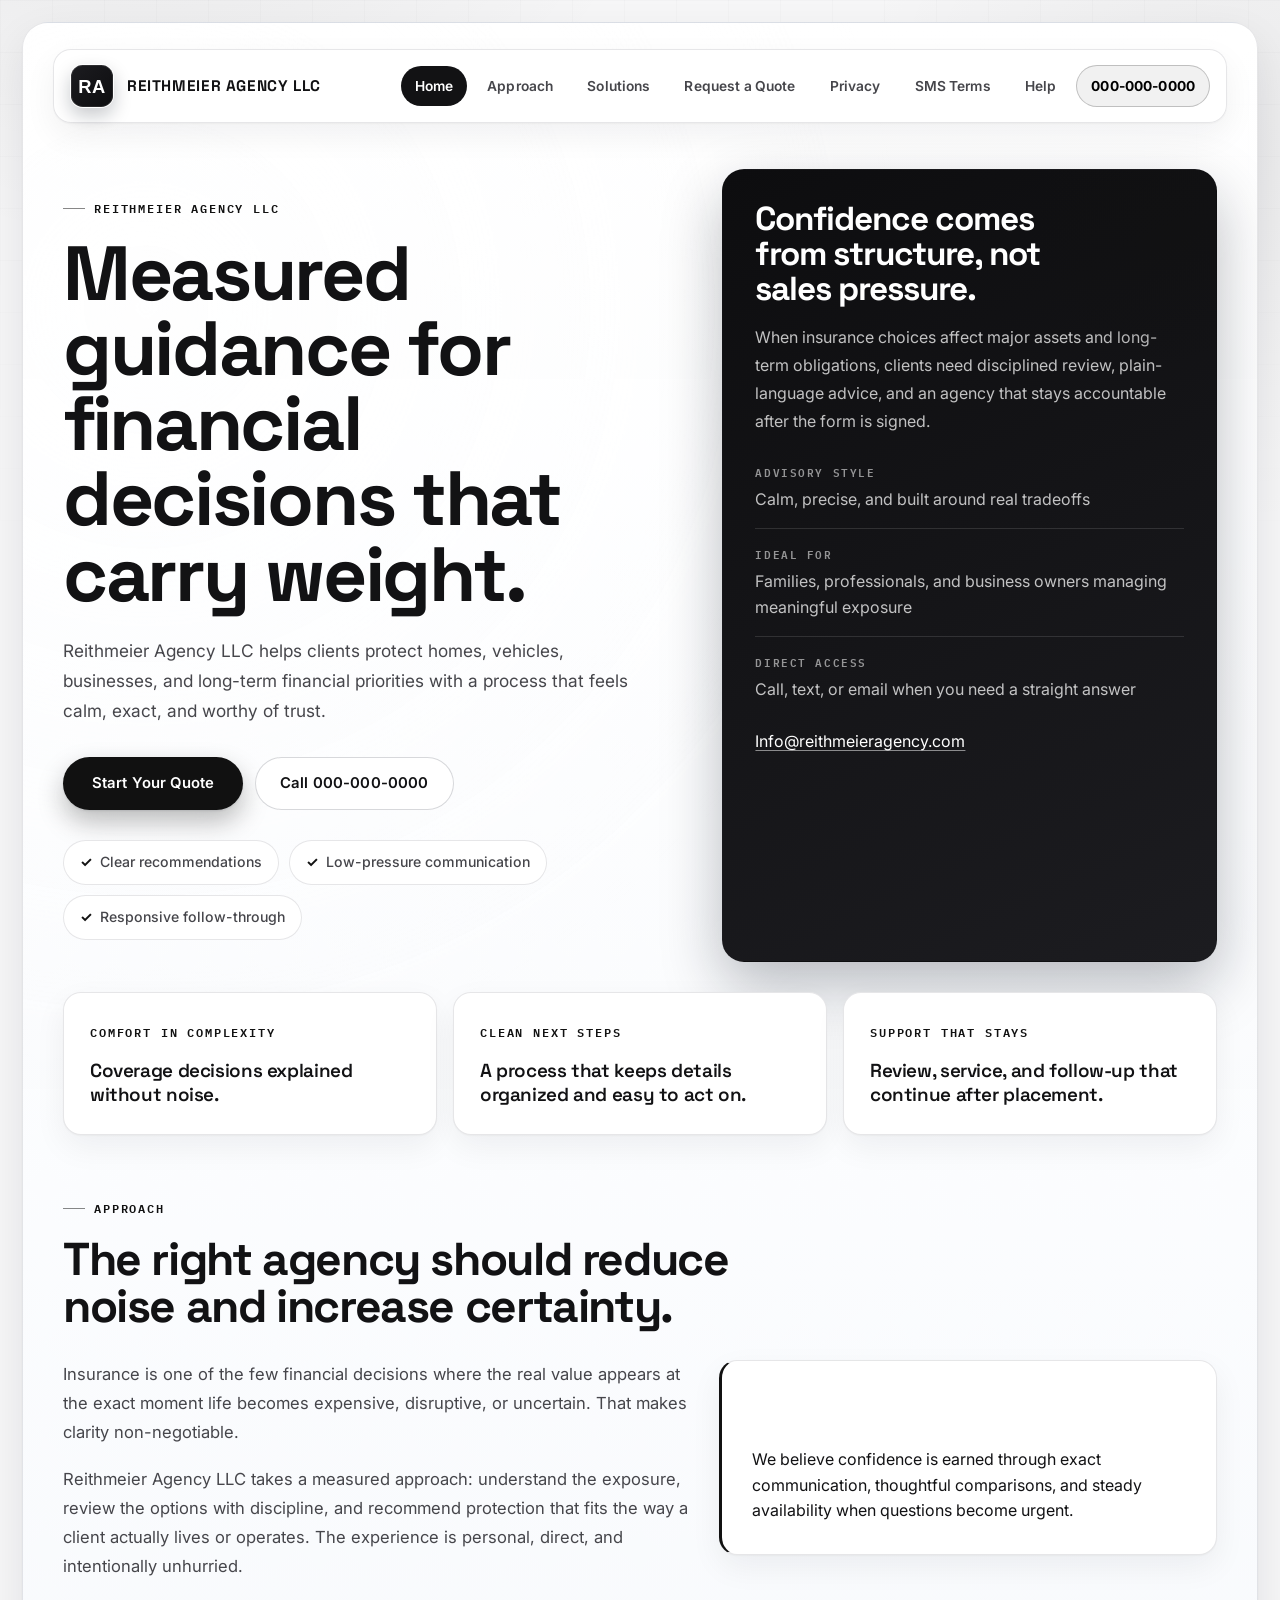
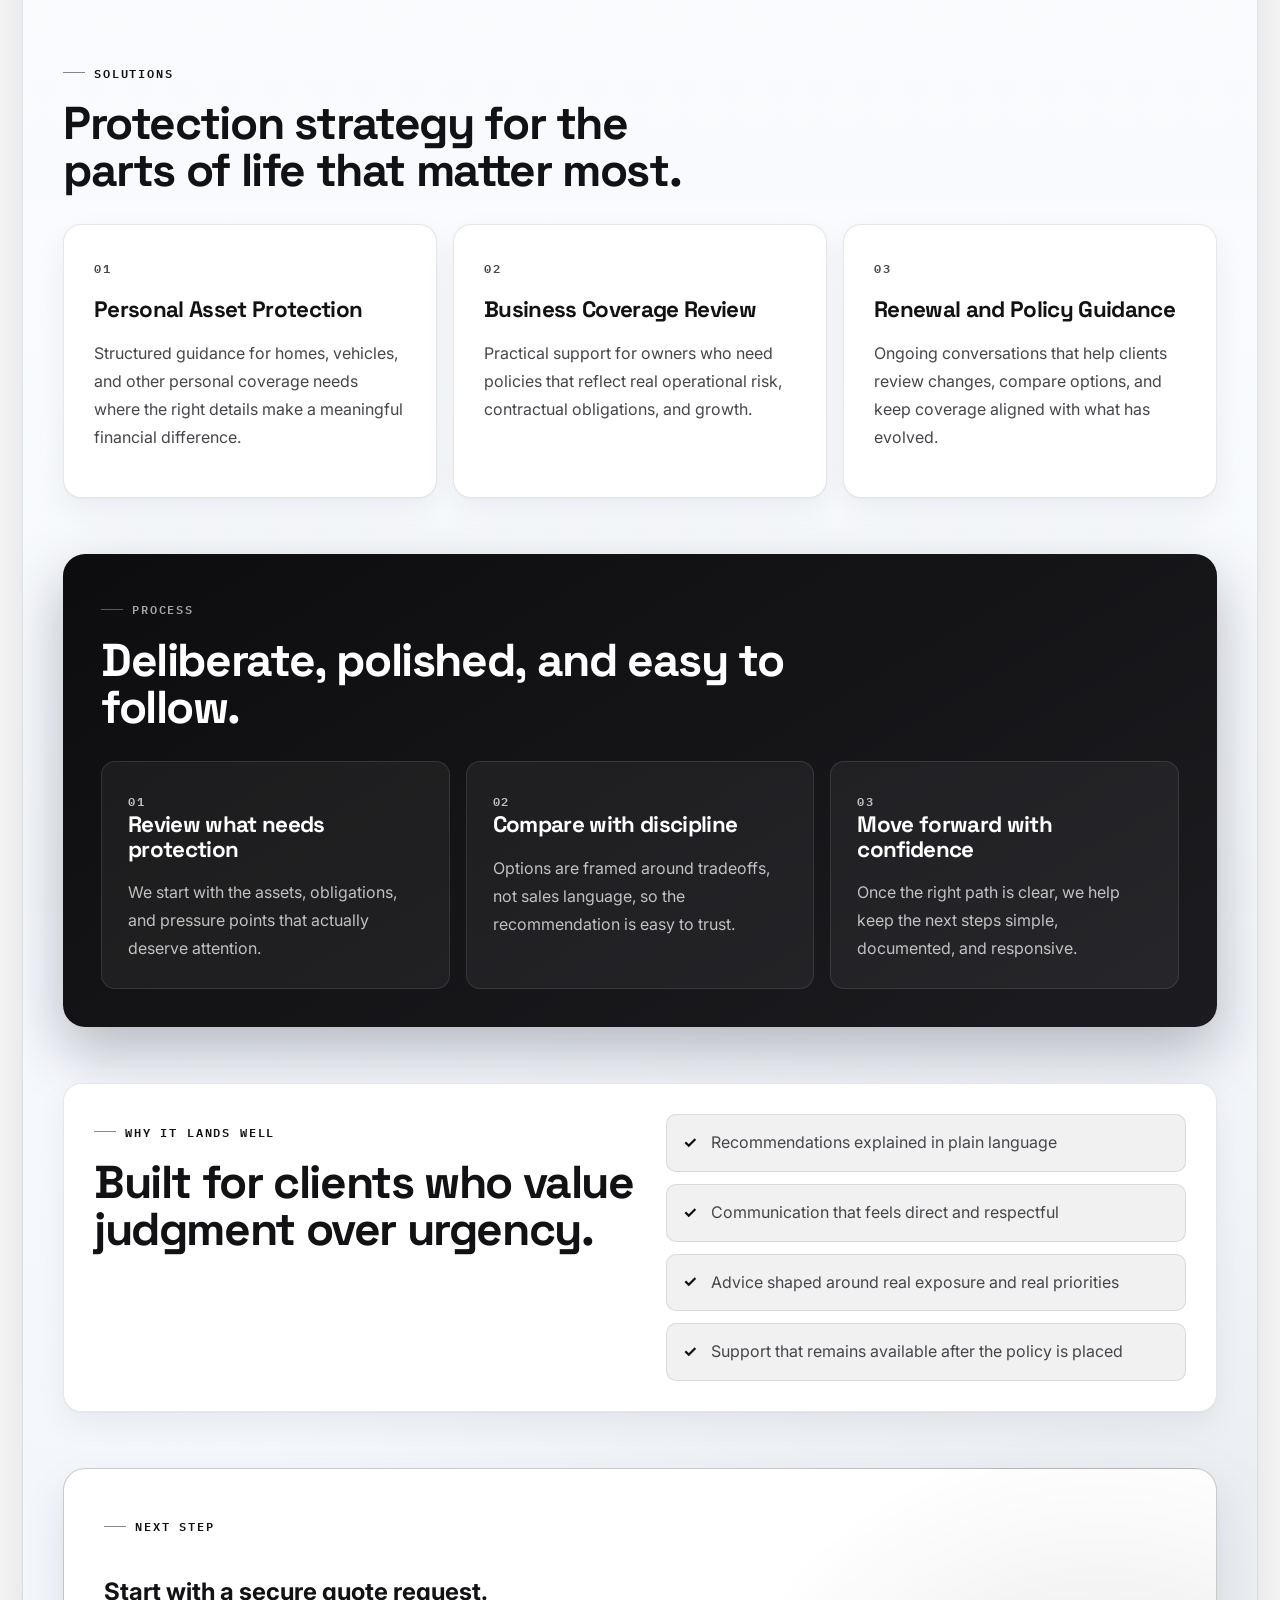
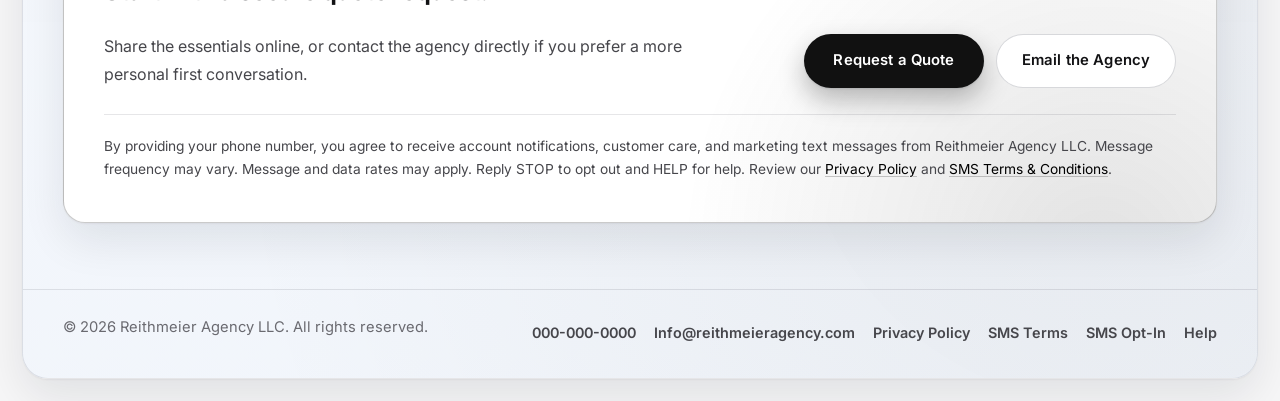
==== index.html @ 0e50ffd1 "Reithmeier Agency LLC site (black & white TCPA/SMS compliance site) Mirrors the Tim Wall agency site" ====
<!DOCTYPE html>
<html lang="en">
<head>
  <meta charset="UTF-8" />
  <meta name="viewport" content="width=device-width, initial-scale=1.0" />
  <title>Reithmeier Agency LLC | Refined Insurance Guidance</title>
  <meta
    name="description"
    content="Reithmeier Agency LLC delivers clear, high-trust insurance guidance for major personal and business decisions."
  />
  <link rel="icon" type="image/svg+xml" href="favicon.svg" />
  <link rel="stylesheet" href="styles.css" />
</head>
<body>
  <a class="skip-link" href="#main">Skip to content</a>
  <div class="page-shell">
    <div class="page-frame">
      <header class="site-nav">
        <div class="nav-inner">
          <a class="brand" href="index.html" aria-label="Reithmeier Agency LLC home">
            <span class="brand-mark"><img src="logo.svg" alt="" width="44" height="44" /></span>
            <span class="brand-copy">
              <strong>Reithmeier Agency LLC</strong>
            </span>
          </a>

          <nav class="nav-links" aria-label="Main navigation">
            <a class="active" href="index.html">Home</a>
            <a href="#approach">Approach</a>
            <a href="#solutions">Solutions</a>
            <a href="quote.html">Request a Quote</a>
            <a href="privacy-policy.html">Privacy</a>
            <a href="sms-terms.html">SMS Terms</a>
            <a href="help.html">Help</a>
            <a class="nav-phone" href="tel:+10000000000">000-000-0000</a>
          </nav>
        </div>
      </header>

      <main id="main">
        <section class="hero">
          <div class="hero-copy">
            <p class="eyebrow">Reithmeier Agency LLC</p>
            <h1>Measured guidance for financial decisions that carry weight.</h1>
            <p class="hero-lead">
              Reithmeier Agency LLC helps clients protect homes, vehicles, businesses, and long-term financial priorities with a process
              that feels calm, exact, and worthy of trust.
            </p>

            <div class="hero-actions">
              <a class="button-primary" href="quote.html">Start Your Quote</a>
              <a class="button-secondary" href="tel:+10000000000">Call 000-000-0000</a>
            </div>

            <ul class="hero-points" aria-label="Agency values">
              <li>Clear recommendations</li>
              <li>Low-pressure communication</li>
              <li>Responsive follow-through</li>
            </ul>
          </div>

          <aside class="hero-card" aria-label="Why clients choose Reithmeier Agency LLC">
            <h2>Confidence comes from structure, not sales pressure.</h2>
            <p>
              When insurance choices affect major assets and long-term obligations, clients need disciplined review, plain-language advice,
              and an agency that stays accountable after the form is signed.
            </p>

            <ul class="detail-list">
              <li>
                <span>Advisory style</span>
                Calm, precise, and built around real tradeoffs
              </li>
              <li>
                <span>Ideal for</span>
                Families, professionals, and business owners managing meaningful exposure
              </li>
              <li>
                <span>Direct access</span>
                Call, text, or email when you need a straight answer
              </li>
            </ul>

            <div class="card-contact">
              <a href="mailto:Info@reithmeieragency.com">Info@reithmeieragency.com</a>
            </div>
          </aside>
        </section>

        <section class="confidence-strip" aria-label="Trust signals">
          <div class="confidence-grid">
            <article class="confidence-item">
              <p class="confidence-label">Comfort in complexity</p>
              <h3>Coverage decisions explained without noise.</h3>
            </article>
            <article class="confidence-item">
              <p class="confidence-label">Clean next steps</p>
              <h3>A process that keeps details organized and easy to act on.</h3>
            </article>
            <article class="confidence-item">
              <p class="confidence-label">Support that stays</p>
              <h3>Review, service, and follow-up that continue after placement.</h3>
            </article>
          </div>
        </section>

        <section id="approach" class="section-shell">
          <div class="section-heading">
            <p class="eyebrow">Approach</p>
            <h2>The right agency should reduce noise and increase certainty.</h2>
          </div>

          <div class="split-layout">
            <div class="body-copy">
              <p>
                Insurance is one of the few financial decisions where the real value appears at the exact moment life becomes expensive,
                disruptive, or uncertain. That makes clarity non-negotiable.
              </p>
              <p>
                Reithmeier Agency LLC takes a measured approach: understand the exposure, review the options with discipline,
                and recommend protection that fits the way a client actually lives or operates. The experience is personal, direct, and
                intentionally unhurried.
              </p>
            </div>

            <aside class="statement-card">
              <p class="card-kicker">Agency standard</p>
              <p>
                We believe confidence is earned through exact communication, thoughtful comparisons, and steady availability when questions
                become urgent.
              </p>
            </aside>
          </div>
        </section>

        <section id="solutions" class="section-shell">
          <div class="section-heading section-heading-tight">
            <p class="eyebrow">Solutions</p>
            <h2>Protection strategy for the parts of life that matter most.</h2>
          </div>

          <div class="services-grid">
            <article class="service-card">
              <p class="service-index">01</p>
              <h3>Personal Asset Protection</h3>
              <p>
                Structured guidance for homes, vehicles, and other personal coverage needs where the right details make a meaningful
                financial difference.
              </p>
            </article>

            <article class="service-card">
              <p class="service-index">02</p>
              <h3>Business Coverage Review</h3>
              <p>
                Practical support for owners who need policies that reflect real operational risk, contractual obligations, and growth.
              </p>
            </article>

            <article class="service-card">
              <p class="service-index">03</p>
              <h3>Renewal and Policy Guidance</h3>
              <p>
                Ongoing conversations that help clients review changes, compare options, and keep coverage aligned with what has evolved.
              </p>
            </article>
          </div>
        </section>

        <section class="process-section" aria-label="Agency process">
          <div class="process-wrap">
            <div class="section-heading section-heading-on-dark">
              <p class="eyebrow eyebrow-dark">Process</p>
              <h2>Deliberate, polished, and easy to follow.</h2>
            </div>

            <div class="process-grid">
              <article class="process-step">
                <p class="step-number">01</p>
                <h3>Review what needs protection</h3>
                <p>We start with the assets, obligations, and pressure points that actually deserve attention.</p>
              </article>

              <article class="process-step">
                <p class="step-number">02</p>
                <h3>Compare with discipline</h3>
                <p>Options are framed around tradeoffs, not sales language, so the recommendation is easy to trust.</p>
              </article>

              <article class="process-step">
                <p class="step-number">03</p>
                <h3>Move forward with confidence</h3>
                <p>Once the right path is clear, we help keep the next steps simple, documented, and responsive.</p>
              </article>
            </div>
          </div>
        </section>

        <section class="section-shell">
          <div class="signature-panel">
            <div>
              <p class="eyebrow">Why it lands well</p>
              <h2>Built for clients who value judgment over urgency.</h2>
            </div>

            <div class="signature-list" aria-label="Client experience highlights">
              <p>Recommendations explained in plain language</p>
              <p>Communication that feels direct and respectful</p>
              <p>Advice shaped around real exposure and real priorities</p>
              <p>Support that remains available after the policy is placed</p>
            </div>
          </div>
        </section>

        <section class="cta-section">
          <div class="cta-panel">
            <div>
              <p class="eyebrow">Next step</p>
              <h2>Start with a secure quote request.</h2>
              <p class="cta-copy">
                Share the essentials online, or contact the agency directly if you prefer a more personal first conversation.
              </p>
            </div>

            <div class="hero-actions cta-actions">
              <a class="button-primary" href="quote.html">Request a Quote</a>
              <a class="button-secondary" href="mailto:Info@reithmeieragency.com">Email the Agency</a>
            </div>

            <p class="cta-note">
              By providing your phone number, you agree to receive account notifications, customer care, and marketing text messages from
              Reithmeier Agency LLC. Message frequency may vary. Message and data rates may apply.
              Reply STOP to opt out and HELP for help. Review our <a href="privacy-policy.html">Privacy Policy</a> and
              <a href="sms-terms.html">SMS Terms &amp; Conditions</a>.
            </p>
          </div>
        </section>
      </main>

      <footer class="site-footer">
        <div>
          <p>© <span id="year"></span> Reithmeier Agency LLC. All rights reserved.</p>
        </div>
        <div class="footer-links">
          <a href="tel:+10000000000">000-000-0000</a>
          <a href="mailto:Info@reithmeieragency.com">Info@reithmeieragency.com</a>
          <a href="privacy-policy.html">Privacy Policy</a>
          <a href="sms-terms.html">SMS Terms</a>
          <a href="sms-opt-in.html">SMS Opt-In</a>
          <a href="help.html">Help</a>
        </div>
      </footer>
    </div>
  </div>

  <script>
    document.getElementById("year").textContent = new Date().getFullYear();
  </script>
</body>
</html>
---- styles.css ----
/* Reithmeier Agency — modern insurance aesthetic
   Reference: subtle motion + premium restraint (Coterie / Linear / Stripe / Vercel).
   Single confident accent · editorial display + mono eyebrows · blueprint grid ·
   crisp surfaces · scroll-fade micro-interactions · WCAG-AA focus + reduced-motion. */

@import url('https://fonts.googleapis.com/css2?family=Space+Grotesk:wght@500;600;700&family=Inter:wght@400;500;600;700&family=IBM+Plex+Mono:wght@500;600&display=swap');

:root {
  /* Surfaces — clean, cool near-white instead of frosted pastel */
  --bg: #f6f6f7;
  --surface: #ffffff;
  --surface-2: #f1f1f2;
  --panel: rgba(255, 255, 255, 0.78);

  /* Ink + text (all body text ≥ 4.5:1 on white) */
  --ink: #121214;
  --ink-soft: #46464b;
  --stone: #6a6a70;

  /* Single confident accent (Tailwind blue-700 family) */
  --accent: #111111;
  --accent-ink: #000000;
  --accent-soft: rgba(17, 17, 17, 0.06);
  --accent-line: rgba(17, 17, 17, 0.22);

  /* Dark brand panel */
  --dark-1: #0d0d0f;
  --dark-2: #1c1c20;

  --line: rgba(11, 18, 32, 0.10);
  --line-strong: rgba(11, 18, 32, 0.16);

  /* Lighter, layered shadows (Linear-style soft elevation) */
  --shadow-soft: 0 1px 2px rgba(11, 18, 32, 0.04), 0 12px 32px rgba(11, 18, 32, 0.06);
  --shadow-card: 0 1px 2px rgba(11, 18, 32, 0.05), 0 18px 44px rgba(11, 18, 32, 0.09);
  --shadow-dark: 0 24px 60px rgba(11, 18, 32, 0.28);

  /* Tighter, contemporary radii (no more 34px blobs) */
  --radius-frame: 26px;
  --radius-xl: 22px;
  --radius-lg: 18px;
  --radius-md: 14px;
  --radius-sm: 10px;

  --ease: cubic-bezier(0.22, 1, 0.36, 1);
}

* {
  box-sizing: border-box;
}

html {
  scroll-behavior: smooth;
  -webkit-text-size-adjust: 100%;
}

body {
  margin: 0;
  min-width: 320px;
  color: var(--ink);
  font-family: 'Inter', system-ui, -apple-system, sans-serif;
  font-size: 16px;
  line-height: 1.6;
  -webkit-font-smoothing: antialiased;
  text-rendering: optimizeLegibility;
  background:
    radial-gradient(900px circle at 12% -8%, rgba(17, 17, 17, 0.08), transparent 60%),
    radial-gradient(700px circle at 96% 4%, rgba(17, 17, 17, 0.05), transparent 55%),
    var(--bg);
}

/* Vercel-style blueprint grid — fine, faint, masked toward the edges */
body::before {
  content: '';
  position: fixed;
  inset: 0;
  pointer-events: none;
  z-index: 0;
  opacity: 0.5;
  background-image:
    linear-gradient(rgba(11, 18, 32, 0.035) 1px, transparent 1px),
    linear-gradient(90deg, rgba(11, 18, 32, 0.035) 1px, transparent 1px);
  background-size: 52px 52px;
  -webkit-mask-image: radial-gradient(120% 90% at 50% 0%, #000 35%, transparent 85%);
  mask-image: radial-gradient(120% 90% at 50% 0%, #000 35%, transparent 85%);
}

a {
  color: inherit;
}

/* ---- Accessibility: visible focus + skip link ---- */
:focus-visible {
  outline: 2px solid var(--accent);
  outline-offset: 3px;
  border-radius: 6px;
}

.skip-link {
  position: absolute;
  left: 16px;
  top: -60px;
  z-index: 50;
  padding: 10px 16px;
  border-radius: 999px;
  background: var(--ink);
  color: #fff;
  font: 600 0.9rem 'Inter', sans-serif;
  text-decoration: none;
  transition: top 0.2s var(--ease);
}

.skip-link:focus {
  top: 16px;
}

.page-shell {
  position: relative;
  z-index: 1;
  padding: 22px;
}

.page-frame {
  position: relative;
  max-width: 1320px;
  margin: 0 auto;
  overflow: hidden;
  border: 1px solid var(--line);
  border-radius: var(--radius-frame);
  background:
    linear-gradient(180deg, rgba(255, 255, 255, 0.96), rgba(241, 245, 251, 0.94));
  box-shadow: var(--shadow-card);
}

.page-frame::before {
  content: '';
  position: absolute;
  inset: 0;
  pointer-events: none;
  background:
    radial-gradient(circle at 10% 8%, rgba(255, 255, 255, 0.6), transparent 22%),
    radial-gradient(circle at 88% 92%, rgba(17, 17, 17, 0.05), transparent 26%);
}

.site-nav,
.hero,
.confidence-strip,
.section-shell,
.process-section,
.cta-section,
.quote-main,
.legal-main,
.site-footer {
  position: relative;
  z-index: 1;
}

.site-nav {
  padding: 26px 30px 0;
}

.nav-inner {
  display: flex;
  align-items: center;
  justify-content: space-between;
  gap: 20px;
  padding: 14px 16px;
  border: 1px solid var(--line);
  border-radius: var(--radius-lg);
  background: rgba(255, 255, 255, 0.78);
  backdrop-filter: blur(14px);
  -webkit-backdrop-filter: blur(14px);
  box-shadow: var(--shadow-soft);
}

.brand {
  display: inline-flex;
  align-items: center;
  gap: 13px;
  text-decoration: none;
  min-width: 0;
}

.brand-mark {
  display: inline-flex;
  align-items: center;
  justify-content: center;
  width: 44px;
  height: 44px;
  flex: 0 0 auto;
}

.brand-mark img {
  display: block;
  width: 44px;
  height: 44px;
  border-radius: 13px;
  box-shadow: 0 8px 18px rgba(11, 18, 32, 0.22);
}

.brand-copy {
  display: flex;
  flex-direction: column;
  min-width: 0;
}

.brand-copy strong,
.brand-copy small {
  white-space: nowrap;
}

.brand-copy strong {
  font-family: 'Space Grotesk', sans-serif;
  font-size: 0.96rem;
  font-weight: 700;
  letter-spacing: 0.04em;
  text-transform: uppercase;
}

.brand-copy small {
  margin-top: 2px;
  font-size: 0.74rem;
  color: var(--stone);
  letter-spacing: 0.03em;
}

.nav-links {
  display: flex;
  flex-wrap: wrap;
  align-items: center;
  justify-content: flex-end;
  gap: 6px;
}

.nav-links a {
  padding: 9px 14px;
  border-radius: 999px;
  text-decoration: none;
  font-size: 0.86rem;
  font-weight: 600;
  color: var(--ink-soft);
  letter-spacing: 0.01em;
  transition: color 0.2s var(--ease), background-color 0.2s var(--ease), transform 0.2s var(--ease);
}

.nav-links a:hover {
  color: var(--ink);
  background: var(--surface-2);
}

.nav-links a.active {
  background: var(--ink);
  color: #fff;
}

.nav-links .nav-phone {
  border: 1px solid var(--accent-line);
  background: var(--accent-soft);
  color: var(--accent-ink);
  font-weight: 700;
}

.nav-links .nav-phone:hover {
  background: var(--accent);
  color: #fff;
  border-color: transparent;
  transform: translateY(-1px);
}

.hero,
.section-shell,
.cta-section,
.quote-main,
.legal-main {
  padding-left: 40px;
  padding-right: 40px;
}

.hero {
  padding-top: 46px;
  padding-bottom: 30px;
  display: grid;
  grid-template-columns: minmax(0, 1.12fr) minmax(320px, 0.88fr);
  gap: 30px;
  align-items: stretch;
}

.hero-copy {
  padding: 22px 8px 22px 0;
}

/* ---- Mono eyebrows (Sanity / Coterie pattern) ---- */
.eyebrow,
.card-kicker,
.confidence-label,
.service-index,
.step-number {
  display: inline-flex;
  align-items: center;
  gap: 9px;
  margin: 0 0 18px;
  font-family: 'IBM Plex Mono', monospace;
  font-size: 0.72rem;
  font-weight: 600;
  letter-spacing: 0.16em;
  text-transform: uppercase;
}

.eyebrow::before {
  content: '';
  width: 22px;
  height: 1px;
  background: currentColor;
  opacity: 0.5;
}

.eyebrow {
  color: var(--accent);
}

.eyebrow-dark {
  color: rgba(255, 255, 255, 0.62);
}

/* ---- Editorial display type ---- */
.hero h1,
.interior-hero h1,
.legal-card h1,
.section-heading h2,
.hero-card h2,
.service-card h3,
.process-step h3,
.info-card h2,
.confidence-item h3,
.signature-panel h2 {
  margin: 0;
  font-family: 'Space Grotesk', sans-serif;
  font-weight: 700;
  letter-spacing: -0.03em;
}

.hero h1 {
  max-width: 13ch;
  font-size: clamp(2.9rem, 6vw, 5.2rem);
  line-height: 0.98;
}

.hero-lead,
.body-copy p,
.hero-card p,
.service-card p,
.process-step p,
.cta-copy,
.cta-note,
.legal-card p,
.legal-card li,
.info-card p,
.small-note {
  color: var(--ink-soft);
  line-height: 1.75;
}

.hero-lead {
  max-width: 600px;
  margin: 24px 0 0;
  font-size: 1.08rem;
}

.hero-actions {
  display: flex;
  flex-wrap: wrap;
  gap: 12px;
  margin-top: 30px;
}

.button-primary,
.button-secondary {
  display: inline-flex;
  align-items: center;
  justify-content: center;
  min-width: 180px;
  padding: 14px 24px;
  border-radius: 999px;
  text-decoration: none;
  font-size: 0.93rem;
  font-weight: 600;
  letter-spacing: 0.01em;
  transition: transform 0.22s var(--ease), box-shadow 0.22s var(--ease),
    background-color 0.22s var(--ease), color 0.22s var(--ease), border-color 0.22s var(--ease);
}

.button-primary {
  background: var(--accent);
  color: #fff;
  box-shadow: 0 1px 2px rgba(11, 18, 32, 0.1), 0 12px 26px rgba(17, 17, 17, 0.28);
}

.button-primary:hover {
  background: var(--accent-ink);
  transform: translateY(-2px);
  box-shadow: 0 1px 2px rgba(11, 18, 32, 0.1), 0 16px 32px rgba(17, 17, 17, 0.34);
}

.button-secondary {
  color: var(--ink);
  border: 1px solid var(--line-strong);
  background: var(--surface);
}

.button-secondary:hover {
  border-color: var(--accent-line);
  color: var(--accent-ink);
  transform: translateY(-2px);
  box-shadow: var(--shadow-soft);
}

.card-button:hover {
  transform: translateY(-2px);
}

.hero-points,
.detail-list,
.compact-list,
.legal-list {
  margin: 0;
  padding: 0;
  list-style: none;
}

.hero-points {
  display: flex;
  flex-wrap: wrap;
  gap: 10px;
  margin-top: 30px;
}

.hero-points li {
  padding: 10px 16px;
  border: 1px solid var(--line);
  border-radius: 999px;
  background: var(--surface);
  font-size: 0.88rem;
  font-weight: 500;
  color: var(--ink-soft);
}

.hero-points li::before {
  content: '✓';
  margin-right: 8px;
  color: var(--accent);
  font-weight: 700;
}

/* ---- Cards: crisp surfaces + subtle hover lift ---- */
.hero-card,
.statement-card,
.service-card,
.confidence-item,
.info-card,
.legal-card,
.quote-form-frame,
.signature-panel {
  border: 1px solid var(--line);
  box-shadow: var(--shadow-soft);
}

.confidence-item,
.service-card {
  transition: transform 0.28s var(--ease), box-shadow 0.28s var(--ease), border-color 0.28s var(--ease);
}

.confidence-item:hover,
.service-card:hover {
  transform: translateY(-4px);
  box-shadow: var(--shadow-card);
  border-color: var(--accent-line);
}

.hero-card {
  position: relative;
  overflow: hidden;
  padding: 32px;
  border-radius: var(--radius-xl);
  border-color: transparent;
  background: linear-gradient(155deg, var(--dark-1) 0%, var(--dark-2) 100%);
  color: #fff;
  box-shadow: var(--shadow-dark);
}

.hero-card::before {
  content: '';
  position: absolute;
  width: 280px;
  height: 280px;
  right: -90px;
  top: -80px;
  border-radius: 50%;
  background: radial-gradient(circle, rgba(17, 17, 17, 0.45), transparent 68%);
}

.hero-card h2 {
  position: relative;
  max-width: 14ch;
  font-size: clamp(1.7rem, 2.6vw, 2.4rem);
  line-height: 1.05;
  color: #fff;
}

.hero-card p,
.hero-card li {
  color: rgba(255, 255, 255, 0.74);
}

.card-kicker {
  color: rgba(255, 255, 255, 0.72);
}

.detail-list {
  display: grid;
  gap: 16px;
  margin-top: 28px;
}

.detail-list li {
  padding-bottom: 16px;
  border-bottom: 1px solid rgba(255, 255, 255, 0.12);
  line-height: 1.6;
}

.detail-list li:last-child {
  border-bottom: 0;
  padding-bottom: 0;
}

.detail-list span {
  display: block;
  margin-bottom: 6px;
  color: rgba(255, 255, 255, 0.55);
  font-family: 'IBM Plex Mono', monospace;
  font-size: 0.7rem;
  font-weight: 600;
  letter-spacing: 0.14em;
  text-transform: uppercase;
}

.card-contact {
  margin-top: 26px;
}

.card-contact a {
  color: #fff;
  text-decoration-color: rgba(255, 255, 255, 0.5);
}

.confidence-strip {
  padding: 0 40px 56px;
}

.confidence-grid,
.services-grid,
.process-grid {
  display: grid;
  gap: 16px;
  grid-template-columns: repeat(3, minmax(0, 1fr));
}

.confidence-item {
  padding: 26px;
  border-radius: var(--radius-lg);
  background: var(--surface);
}

.confidence-label,
.service-index {
  color: var(--accent);
}

.confidence-item h3 {
  font-size: 1.18rem;
  font-weight: 600;
  letter-spacing: -0.02em;
  line-height: 1.3;
  color: var(--ink);
}

.section-shell {
  padding-bottom: 56px;
}

.section-shell-tight {
  padding-bottom: 0;
}

.section-heading {
  max-width: 720px;
  margin-bottom: 30px;
}

.section-heading h2,
.signature-panel h2,
.legal-card h1,
.interior-hero h1 {
  font-size: clamp(2.1rem, 3.6vw, 3.4rem);
  line-height: 1.02;
}

.section-heading-tight {
  max-width: 640px;
}

.split-layout {
  display: grid;
  grid-template-columns: minmax(0, 1.12fr) minmax(280px, 0.88fr);
  gap: 22px;
  align-items: start;
}

.body-copy p {
  margin: 0 0 18px;
  font-size: 1.04rem;
}

.statement-card,
.signature-panel {
  padding: 30px;
  border-radius: var(--radius-lg);
  background: var(--surface);
}

.statement-card {
  border-left: 3px solid var(--accent);
}

.statement-card p:last-child {
  margin-bottom: 0;
}

.services-grid {
  margin-top: 8px;
}

.service-card {
  padding: 30px;
  border-radius: var(--radius-lg);
  background: var(--surface);
}

.service-index,
.step-number {
  margin-bottom: 20px;
}

.service-card h3,
.process-step h3 {
  font-size: 1.4rem;
  line-height: 1.1;
  margin-bottom: 14px;
}

.process-section {
  padding: 0 40px 56px;
}

.process-wrap {
  padding: 38px;
  border-radius: var(--radius-xl);
  background: linear-gradient(150deg, var(--dark-1) 0%, var(--dark-2) 100%);
  box-shadow: var(--shadow-dark);
}

.section-heading-on-dark h2,
.process-step h3,
.process-step p,
.process-step .step-number {
  color: #fff;
}

.process-step {
  padding: 26px;
  border-radius: var(--radius-md);
  background: rgba(255, 255, 255, 0.05);
  border: 1px solid rgba(255, 255, 255, 0.1);
}

.process-step .step-number {
  color: rgba(255, 255, 255, 0.72);
}

.process-step p {
  margin-bottom: 0;
  color: rgba(255, 255, 255, 0.72);
}

.signature-panel {
  display: grid;
  grid-template-columns: minmax(0, 1fr) minmax(320px, 0.96fr);
  gap: 30px;
  align-items: start;
  background: var(--surface);
}

.signature-list {
  display: grid;
  gap: 12px;
}

.signature-list p {
  margin: 0;
  padding: 15px 18px 15px 44px;
  position: relative;
  border-radius: var(--radius-sm);
  border: 1px solid var(--line);
  background: var(--surface-2);
  color: var(--ink-soft);
  line-height: 1.6;
}

.signature-list p::before {
  content: '✓';
  position: absolute;
  left: 16px;
  top: 50%;
  transform: translateY(-50%);
  color: var(--accent);
  font-weight: 700;
}

.cta-section {
  padding-bottom: 66px;
}

.cta-panel {
  display: grid;
  grid-template-columns: minmax(0, 1fr) auto;
  gap: 26px;
  align-items: end;
  padding: 40px;
  border-radius: var(--radius-xl);
  border: 1px solid var(--accent-line);
  background:
    radial-gradient(700px circle at 90% 110%, rgba(17, 17, 17, 0.12), transparent 60%),
    var(--surface);
  box-shadow: var(--shadow-card);
}

.cta-copy {
  max-width: 620px;
  margin: 16px 0 0;
}

.cta-actions {
  margin-top: 0;
}

.cta-note {
  grid-column: 1 / -1;
  margin: 0;
  padding-top: 20px;
  border-top: 1px solid var(--line);
  font-size: 0.86rem;
  line-height: 1.7;
}

.quote-main {
  padding-top: 40px;
  padding-bottom: 44px;
}

.interior-hero {
  display: grid;
  grid-template-columns: minmax(0, 1.05fr) minmax(280px, 0.72fr);
  gap: 24px;
  align-items: start;
  margin-bottom: 28px;
}

.interior-copy {
  max-width: 660px;
}

.info-card {
  padding: 30px;
  border-radius: var(--radius-lg);
  background: var(--surface);
}

.info-card h2 {
  font-size: 1.6rem;
  line-height: 1.05;
  margin-bottom: 14px;
}

.info-card p {
  margin: 0 0 10px;
}

.card-button {
  width: 100%;
  margin-top: 14px;
}

.quote-layout {
  display: grid;
  grid-template-columns: minmax(0, 1fr) minmax(280px, 320px);
  gap: 24px;
  align-items: start;
}

.quote-form-frame {
  padding: 16px;
  border-radius: var(--radius-xl);
  background: var(--surface);
}

.quote-form-frame iframe {
  display: block;
  width: 100%;
  min-height: 1180px;
  border: 0;
  border-radius: var(--radius-md);
  background: #fff;
}

.form-placeholder {
  display: flex;
  flex-direction: column;
  justify-content: center;
  min-height: 420px;
  padding: 40px;
  border-radius: var(--radius-md);
  border: 2px dashed var(--line-strong);
  background:
    repeating-linear-gradient(135deg, var(--surface-2), var(--surface-2) 12px, var(--surface) 12px, var(--surface) 24px);
  text-align: center;
}

.form-placeholder p:last-child {
  max-width: 460px;
  margin: 0 auto;
}

.form-placeholder code {
  font-family: 'IBM Plex Mono', monospace;
  font-size: 0.85em;
  padding: 1px 5px;
  border-radius: 4px;
  background: var(--surface-2);
  border: 1px solid var(--line);
}

.compact-list {
  display: grid;
  gap: 10px;
}

.compact-list li {
  padding: 13px 16px 13px 40px;
  position: relative;
  border-radius: var(--radius-sm);
  background: var(--surface-2);
  line-height: 1.55;
  color: var(--ink-soft);
}

.compact-list li::before {
  content: '✓';
  position: absolute;
  left: 15px;
  top: 13px;
  color: var(--accent);
  font-weight: 700;
}

.small-note {
  margin: 18px 0 0;
  font-size: 0.88rem;
}

.quote-card {
  max-width: 100%;
}

.quote-disclaimer-section {
  margin-top: 26px;
}

.quote-disclaimer {
  margin: 0;
  font-size: 0.9rem;
}

.legal-main {
  padding-top: 40px;
  padding-bottom: 60px;
}

.legal-card {
  max-width: 920px;
  margin: 0 auto;
  padding: 42px clamp(24px, 4vw, 48px);
  border-radius: var(--radius-xl);
  background: var(--surface);
}

.legal-card h1 {
  letter-spacing: -0.03em;
}

.legal-card h2 {
  margin: 34px 0 12px;
  font-family: 'Space Grotesk', sans-serif;
  font-size: 1.3rem;
  font-weight: 600;
  letter-spacing: -0.02em;
  color: var(--ink);
}

.legal-card p,
.legal-card li {
  margin: 0 0 14px;
}

.legal-list {
  display: grid;
  gap: 12px;
  margin-top: 6px;
}

.legal-list li {
  margin: 0;
  padding-left: 20px;
  position: relative;
}

.legal-list li::before {
  content: '';
  position: absolute;
  left: 0;
  top: 0.62em;
  width: 7px;
  height: 7px;
  border-radius: 50%;
  background: var(--accent);
}

.legal-back-link {
  margin-top: 30px;
}

/* Links inside content use the accent for affordance + contrast */
.legal-back-link a,
.cta-note a,
.info-card a,
.legal-card a {
  color: var(--accent-ink);
  text-decoration-color: var(--accent-line);
  text-underline-offset: 0.16em;
}

.hero-card a {
  text-decoration-color: rgba(255, 255, 255, 0.5);
  text-underline-offset: 0.16em;
}

.site-footer {
  display: flex;
  flex-wrap: wrap;
  align-items: flex-end;
  justify-content: space-between;
  gap: 18px;
  padding: 26px 40px 34px;
  border-top: 1px solid var(--line);
}

.site-footer p {
  margin: 0 0 6px;
  color: var(--stone);
  font-size: 0.92rem;
  line-height: 1.55;
}

.footer-links {
  display: flex;
  flex-wrap: wrap;
  justify-content: flex-end;
  gap: 10px 18px;
}

.footer-links a {
  color: var(--ink-soft);
  text-decoration: none;
  font-size: 0.9rem;
  font-weight: 600;
  transition: color 0.2s var(--ease);
}

.footer-links a:hover {
  color: var(--accent-ink);
  text-decoration: underline;
  text-underline-offset: 0.16em;
}

/* ---- Motion: entrance + scroll reveal, all opt-out-aware ---- */
@keyframes fade-up {
  from { opacity: 0; transform: translateY(16px); }
  to { opacity: 1; transform: translateY(0); }
}

@keyframes reveal-in {
  from { opacity: 0; transform: translateY(26px); }
  to { opacity: 1; transform: none; }
}

@media (prefers-reduced-motion: no-preference) {
  .site-nav,
  .hero,
  .confidence-strip,
  .section-shell,
  .process-section,
  .cta-section,
  .quote-main,
  .legal-main,
  .site-footer {
    animation: fade-up 0.6s var(--ease) both;
  }

  /* Modern CSS scroll-driven reveal where supported; content stays
     visible by default, so unsupported browsers lose nothing. */
  @supports (animation-timeline: view()) {
    .confidence-item,
    .service-card,
    .process-step,
    .signature-list p,
    .statement-card {
      animation: reveal-in linear both;
      animation-timeline: view();
      animation-range: entry 0% entry 52%;
    }
  }
}

@media (prefers-reduced-motion: reduce) {
  html {
    scroll-behavior: auto;
  }
  * {
    animation-duration: 0.001ms !important;
    animation-iteration-count: 1 !important;
    transition-duration: 0.001ms !important;
  }
}

/* ---- Responsive ---- */
@media (max-width: 1100px) {
  .hero,
  .split-layout,
  .interior-hero,
  .quote-layout,
  .signature-panel,
  .cta-panel {
    grid-template-columns: 1fr;
  }

  .confidence-grid,
  .services-grid,
  .process-grid {
    grid-template-columns: repeat(2, minmax(0, 1fr));
  }

  .cta-actions {
    justify-content: flex-start;
  }
}

@media (max-width: 820px) {
  .page-shell {
    padding: 12px;
  }

  .site-nav,
  .hero,
  .section-shell,
  .cta-section,
  .quote-main,
  .legal-main,
  .confidence-strip,
  .process-section,
  .site-footer {
    padding-left: 18px;
    padding-right: 18px;
  }

  .site-nav {
    padding-top: 18px;
  }

  .nav-inner {
    padding: 14px;
  }

  .brand-copy strong,
  .brand-copy small {
    white-space: normal;
  }

  .hero {
    padding-top: 32px;
  }

  .hero h1 {
    max-width: none;
  }

  .confidence-grid,
  .services-grid,
  .process-grid {
    grid-template-columns: 1fr;
  }

  .process-wrap,
  .cta-panel,
  .statement-card,
  .signature-panel,
  .legal-card,
  .hero-card,
  .service-card,
  .info-card,
  .confidence-item {
    padding: 24px;
  }

  .site-footer {
    padding-bottom: 24px;
  }

  .footer-links {
    justify-content: flex-start;
  }
}

@media (max-width: 560px) {
  .button-primary,
  .button-secondary,
  .card-button {
    width: 100%;
  }

  .hero-actions,
  .cta-actions {
    width: 100%;
  }

  .hero-points li,
  .compact-list li {
    width: 100%;
  }

  .quote-form-frame iframe {
    min-height: 1320px;
  }
}

@media print {
  body {
    background: #fff;
  }

  body::before,
  .site-nav,
  .site-footer,
  .skip-link {
    display: none !important;
  }

  .page-shell {
    padding: 0;
  }

  .page-frame {
    box-shadow: none;
    border: 0;
    border-radius: 0;
    background: #fff;
  }

  .legal-main {
    padding: 0;
  }

  .legal-card {
    box-shadow: none;
    border: 0;
    padding: 0;
    max-width: 100%;
    background: #fff;
  }
}
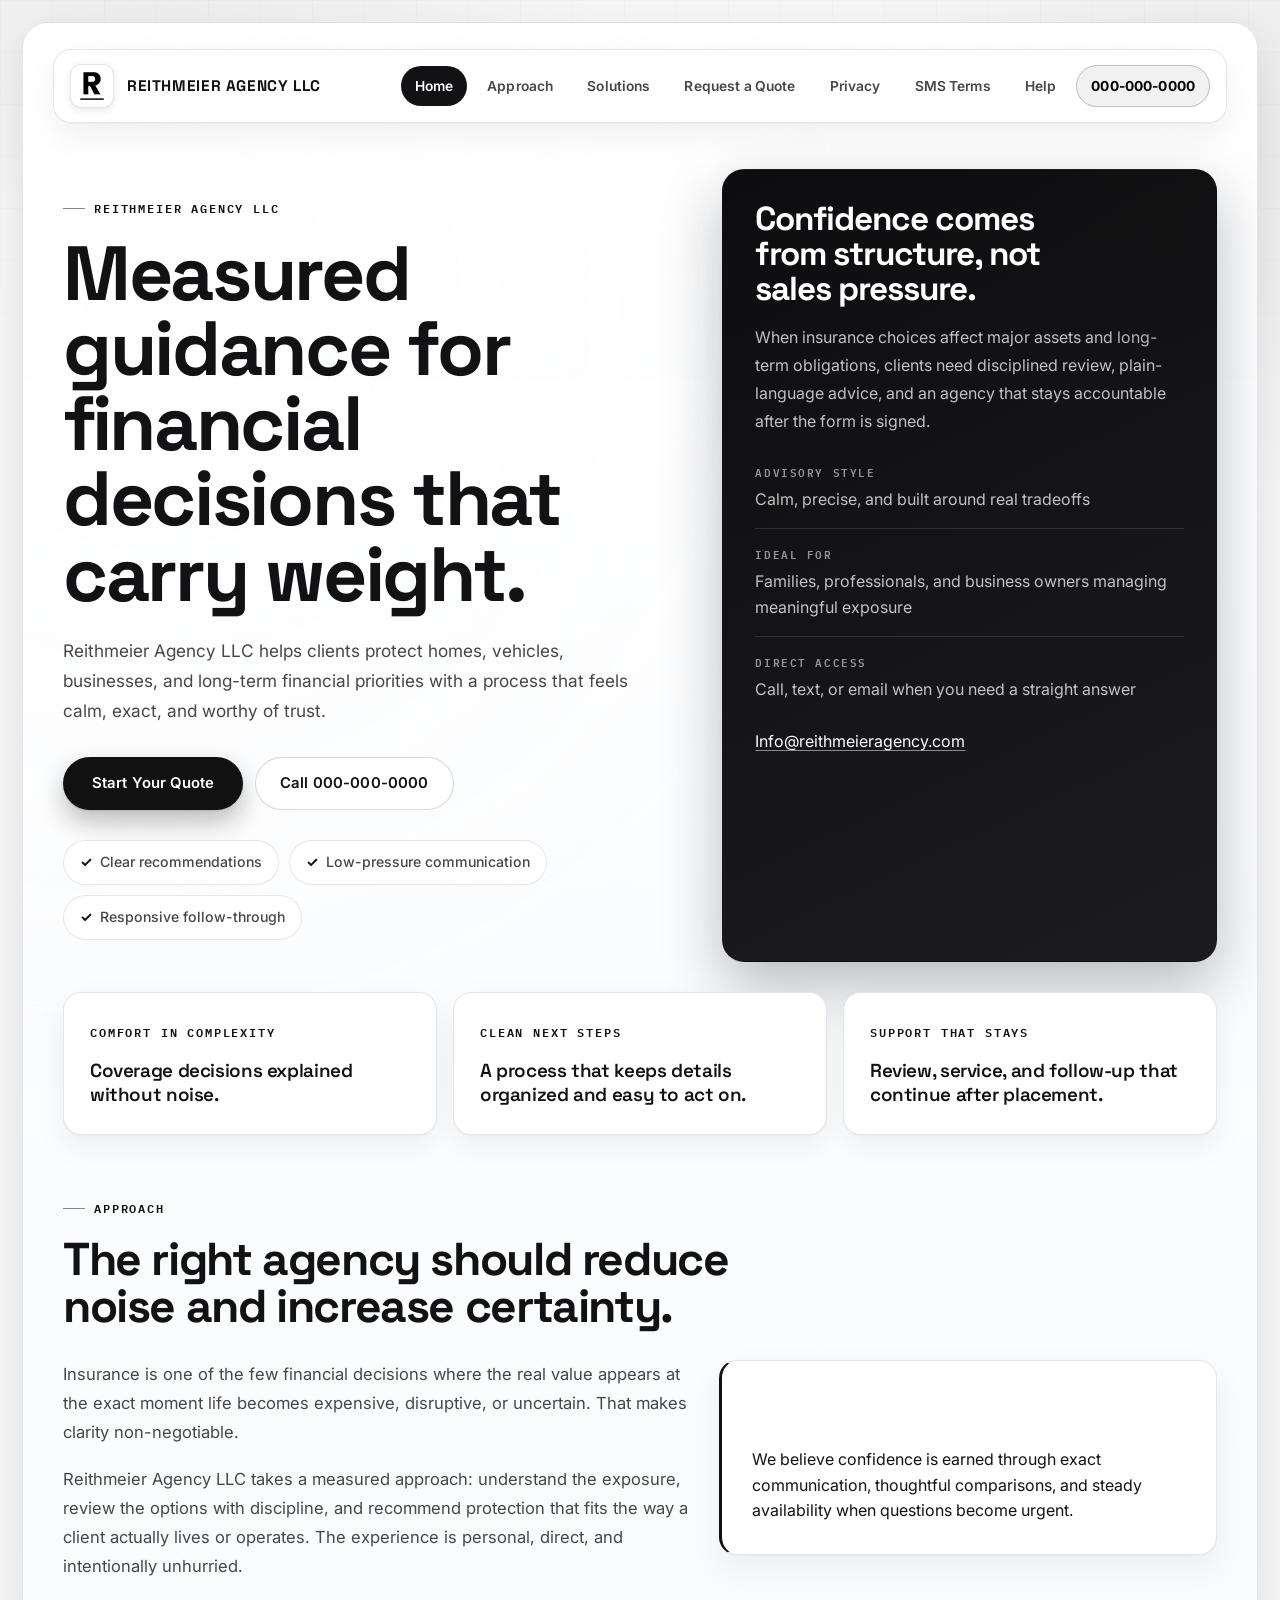
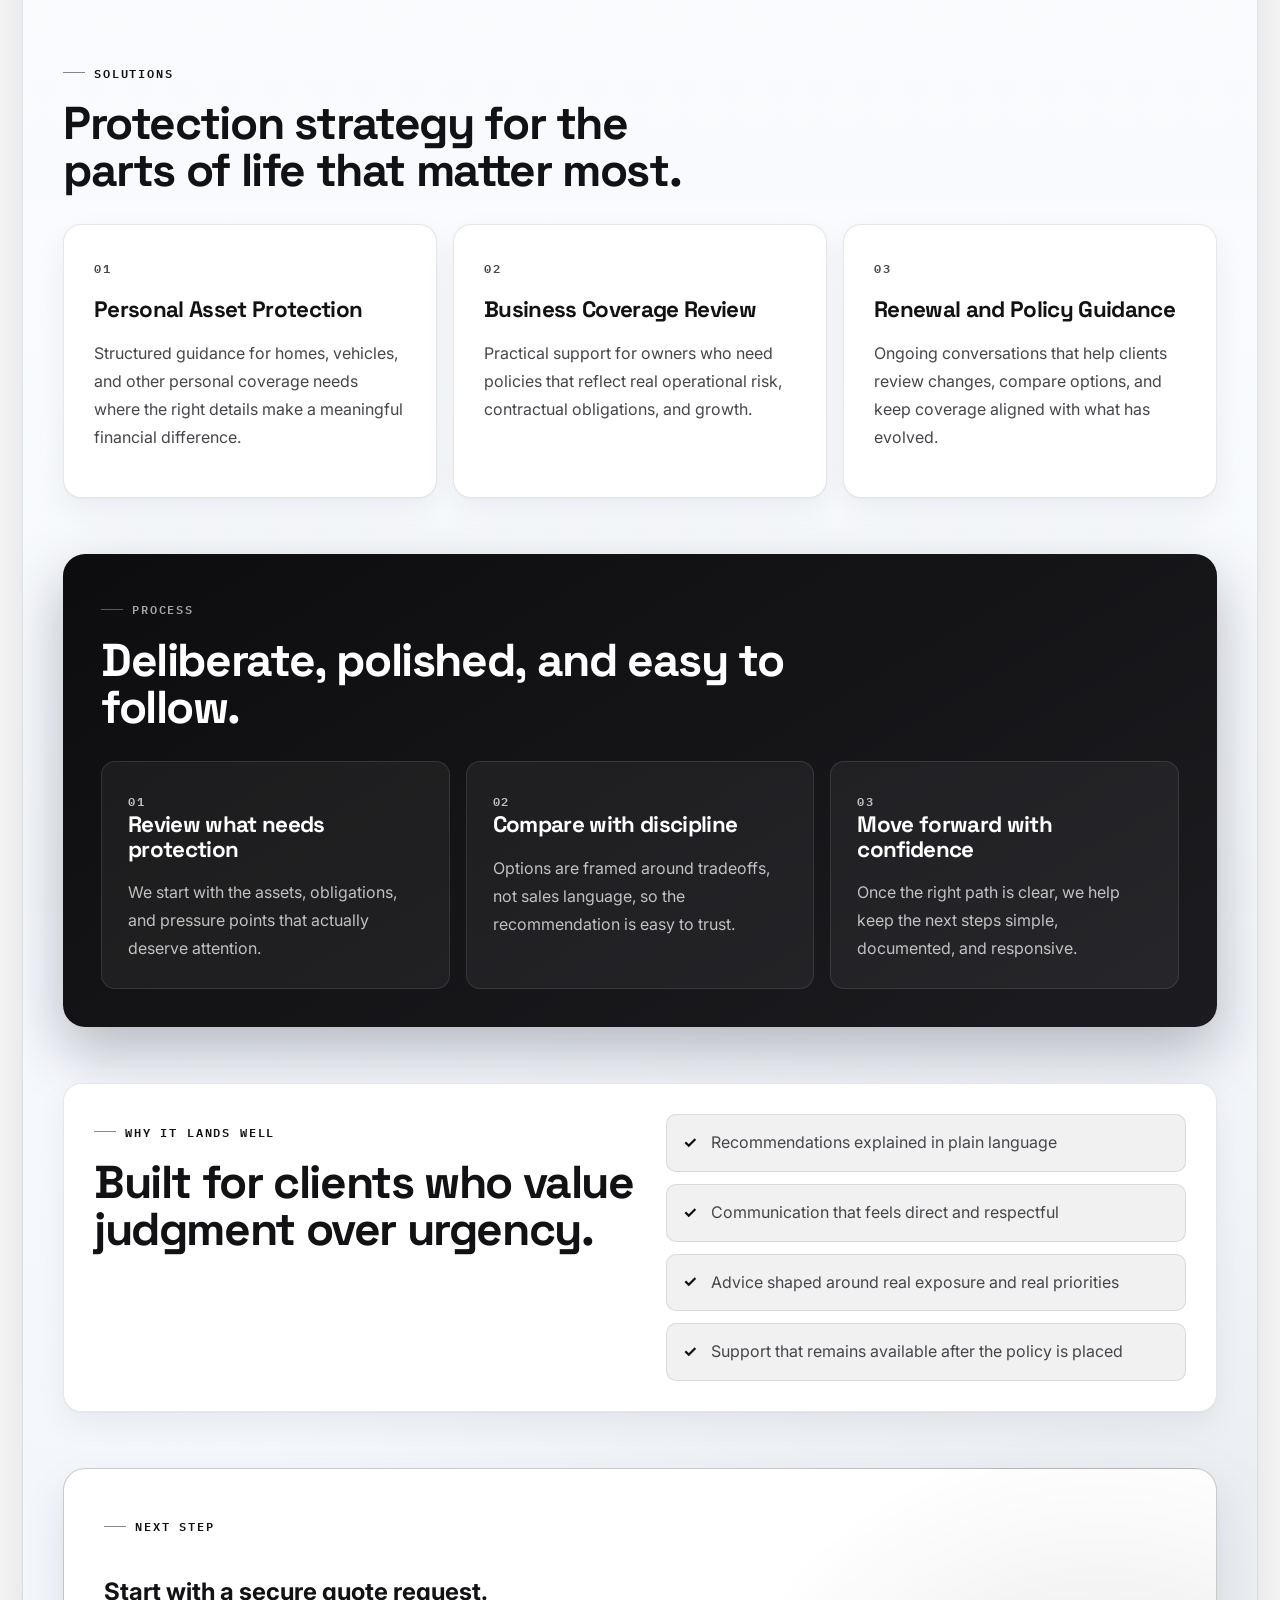
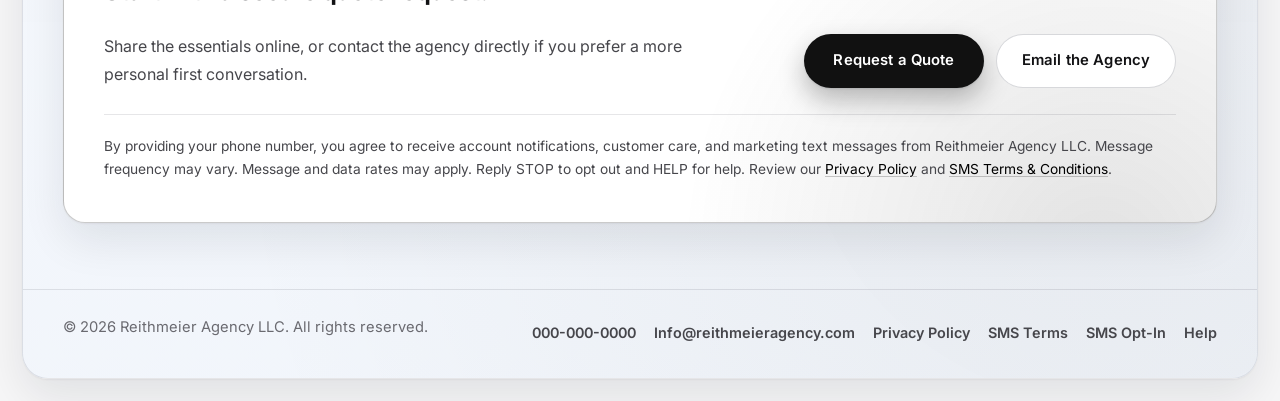
==== commit d11d6c4b: "Add real Reithmeier Agency logo and favicon Replace placeholder RA monograms with the agency's actua" ====
--- a/index.html
+++ b/index.html
@@ -8,7 +8,7 @@
     name="description"
     content="Reithmeier Agency LLC delivers clear, high-trust insurance guidance for major personal and business decisions."
   />
-  <link rel="icon" type="image/svg+xml" href="favicon.svg" />
+  <link rel="icon" type="image/png" href="favicon.png" />
   <link rel="stylesheet" href="styles.css" />
 </head>
 <body>
@@ -18,7 +18,7 @@
       <header class="site-nav">
         <div class="nav-inner">
           <a class="brand" href="index.html" aria-label="Reithmeier Agency LLC home">
-            <span class="brand-mark"><img src="logo.svg" alt="" width="44" height="44" /></span>
+            <span class="brand-mark"><img src="logo.png" alt="" width="44" height="44" /></span>
             <span class="brand-copy">
               <strong>Reithmeier Agency LLC</strong>
             </span>
--- a/styles.css
+++ b/styles.css
@@ -194,8 +194,12 @@
   display: block;
   width: 44px;
   height: 44px;
-  border-radius: 13px;
-  box-shadow: 0 8px 18px rgba(11, 18, 32, 0.22);
+  object-fit: contain;
+  padding: 5px;
+  border-radius: 11px;
+  background: #ffffff;
+  border: 1px solid var(--line);
+  box-shadow: 0 2px 6px rgba(17, 17, 17, 0.10);
 }
 
 .brand-copy {
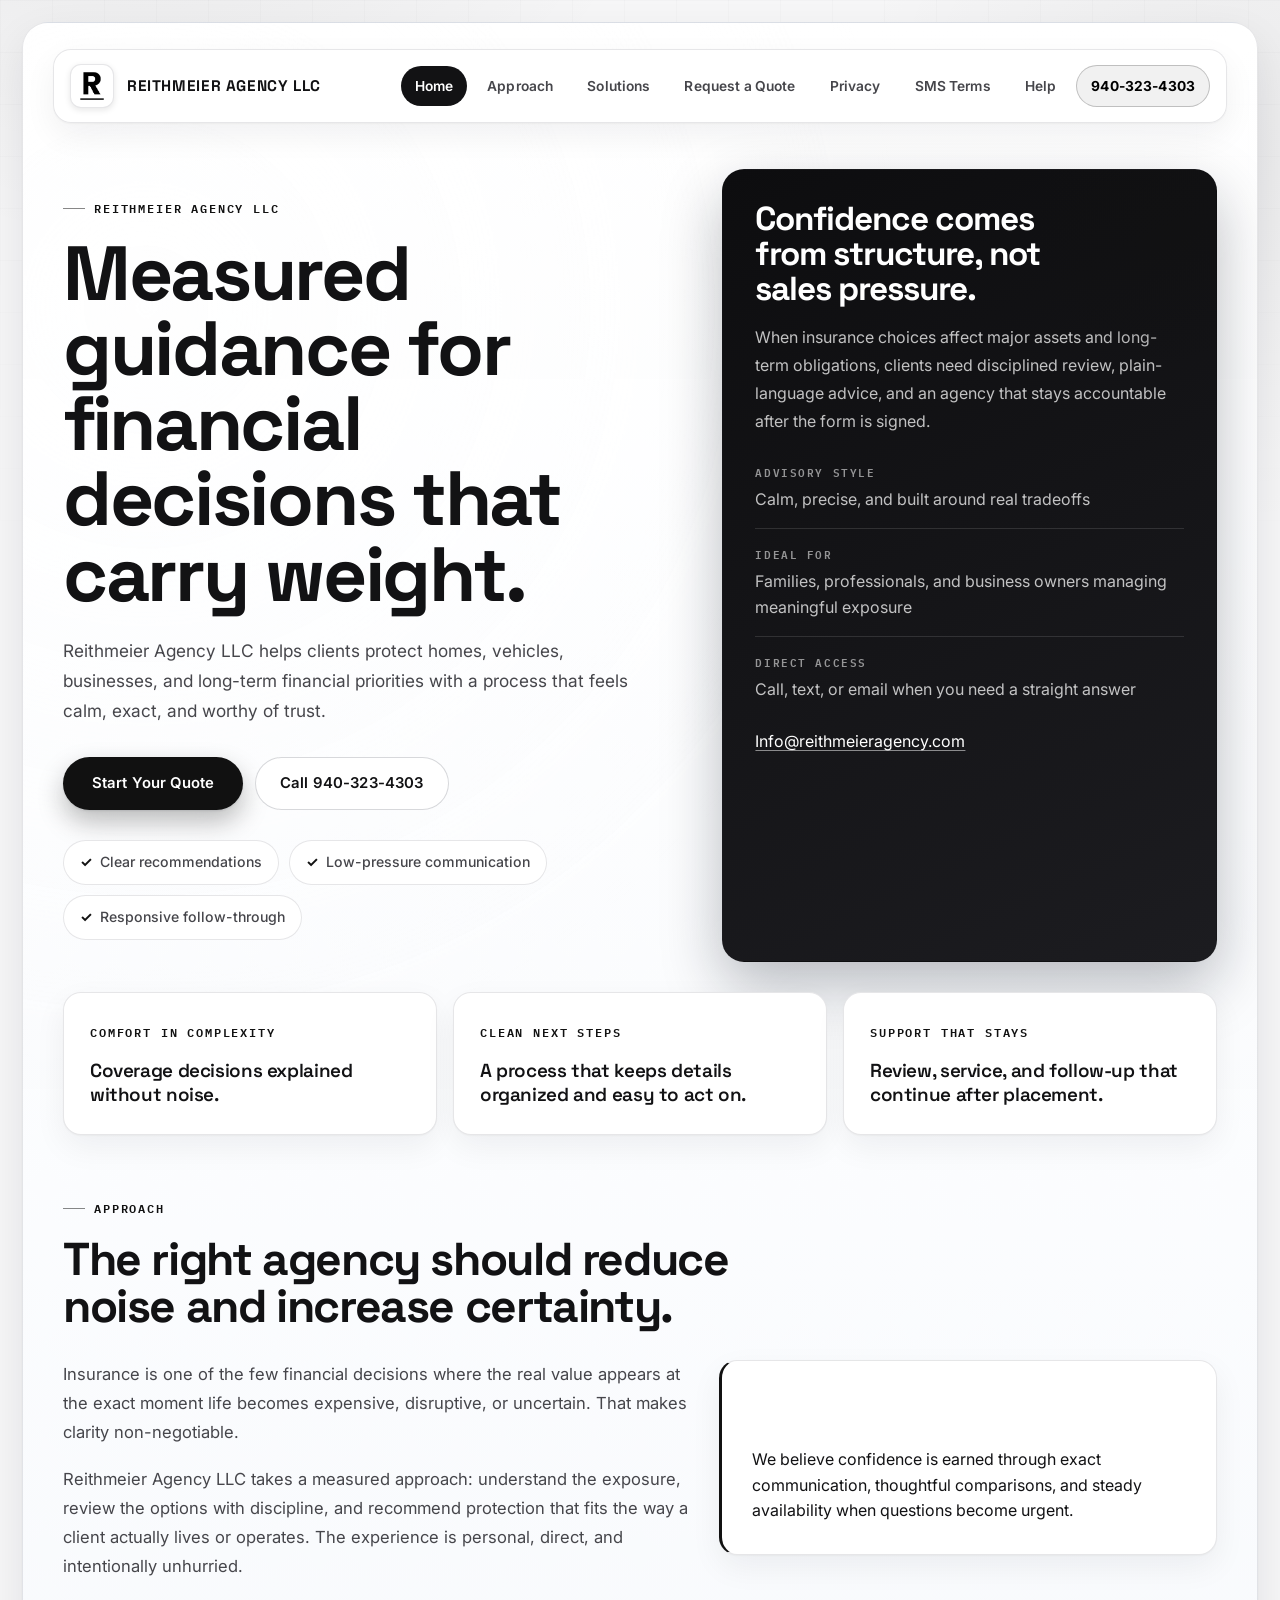
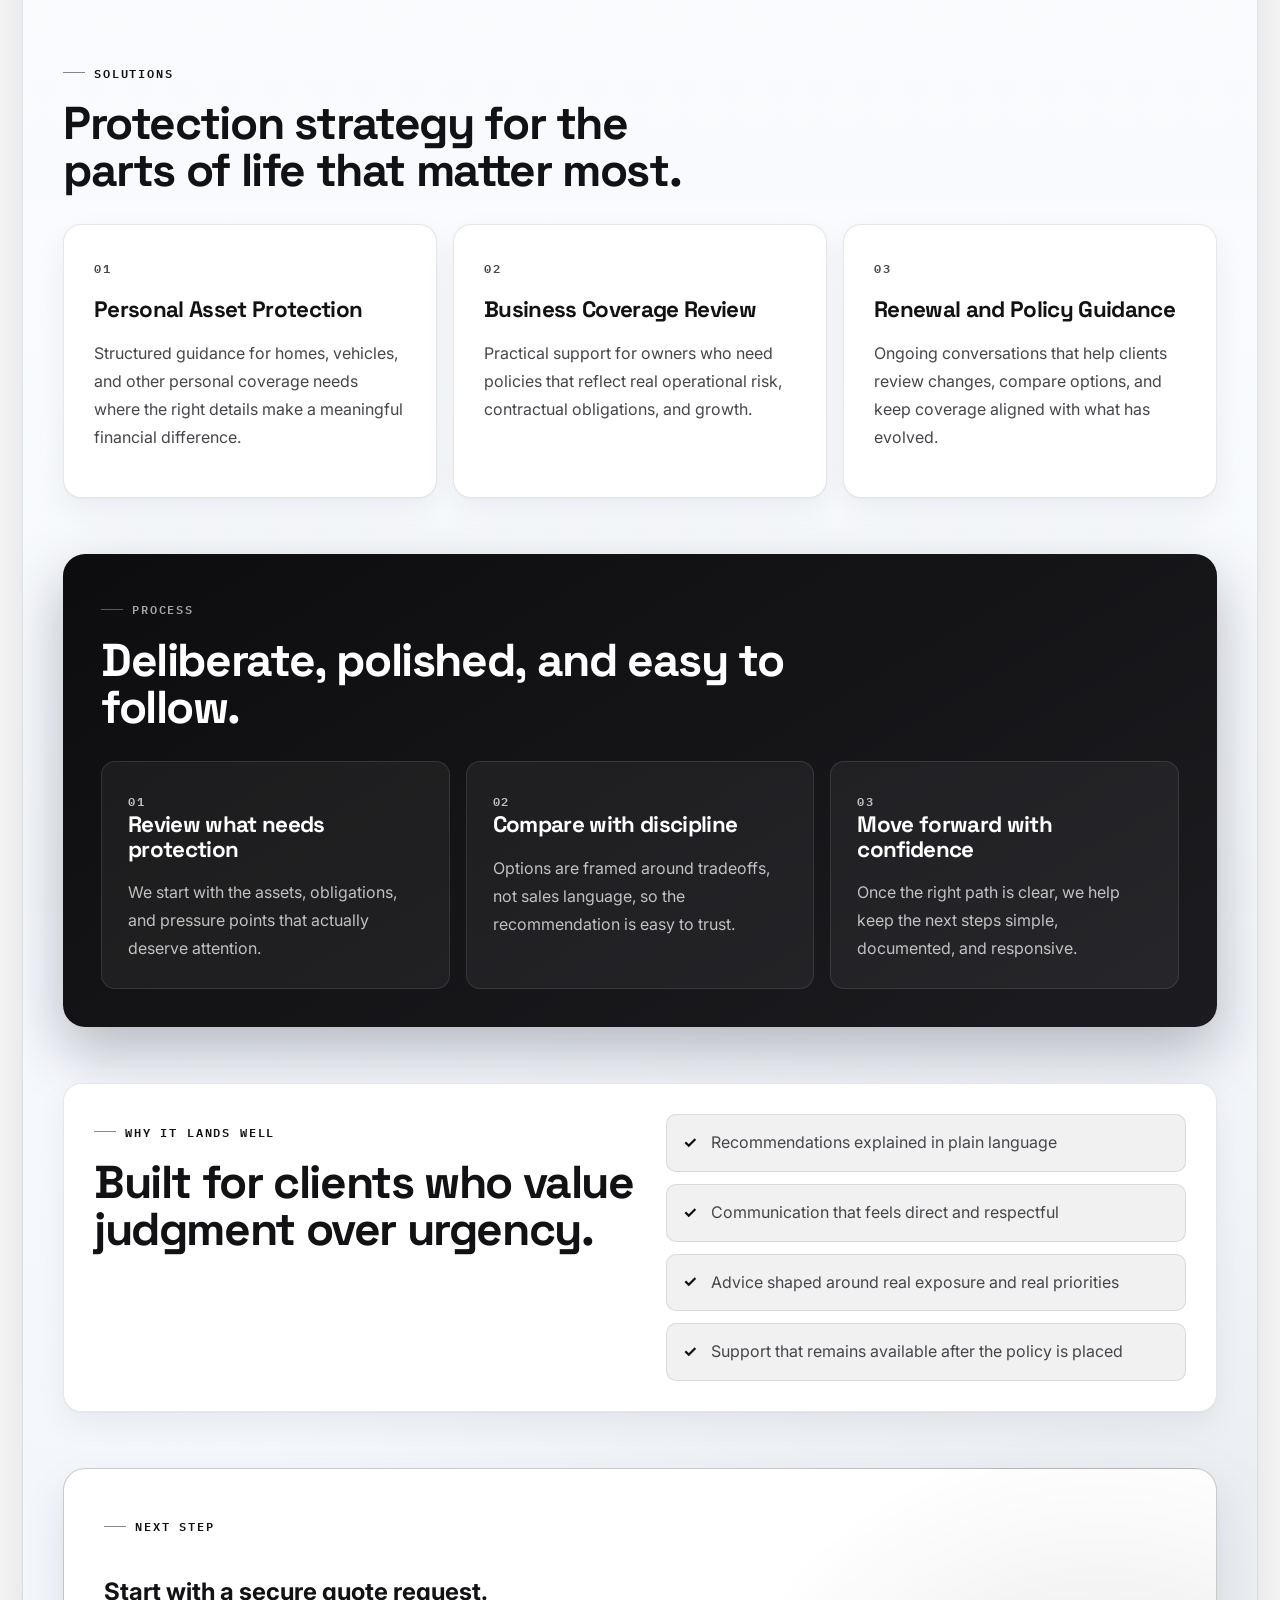
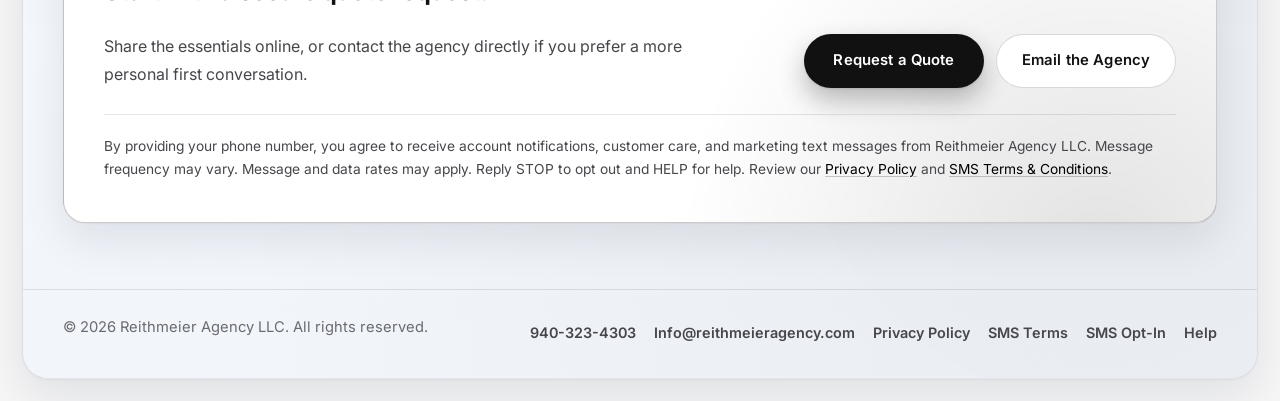
==== commit 4ce32812: "Set agency phone number to 940-323-4303 Co-Authored-By: Claude Opus 4.8 <noreply@anthropic.com>" ====
--- a/index.html
+++ b/index.html
@@ -32,7 +32,7 @@
             <a href="privacy-policy.html">Privacy</a>
             <a href="sms-terms.html">SMS Terms</a>
             <a href="help.html">Help</a>
-            <a class="nav-phone" href="tel:+10000000000">000-000-0000</a>
+            <a class="nav-phone" href="tel:+19403234303">940-323-4303</a>
           </nav>
         </div>
       </header>
@@ -49,7 +49,7 @@
 
             <div class="hero-actions">
               <a class="button-primary" href="quote.html">Start Your Quote</a>
-              <a class="button-secondary" href="tel:+10000000000">Call 000-000-0000</a>
+              <a class="button-secondary" href="tel:+19403234303">Call 940-323-4303</a>
             </div>
 
             <ul class="hero-points" aria-label="Agency values">
@@ -242,7 +242,7 @@
           <p>© <span id="year"></span> Reithmeier Agency LLC. All rights reserved.</p>
         </div>
         <div class="footer-links">
-          <a href="tel:+10000000000">000-000-0000</a>
+          <a href="tel:+19403234303">940-323-4303</a>
           <a href="mailto:Info@reithmeieragency.com">Info@reithmeieragency.com</a>
           <a href="privacy-policy.html">Privacy Policy</a>
           <a href="sms-terms.html">SMS Terms</a>
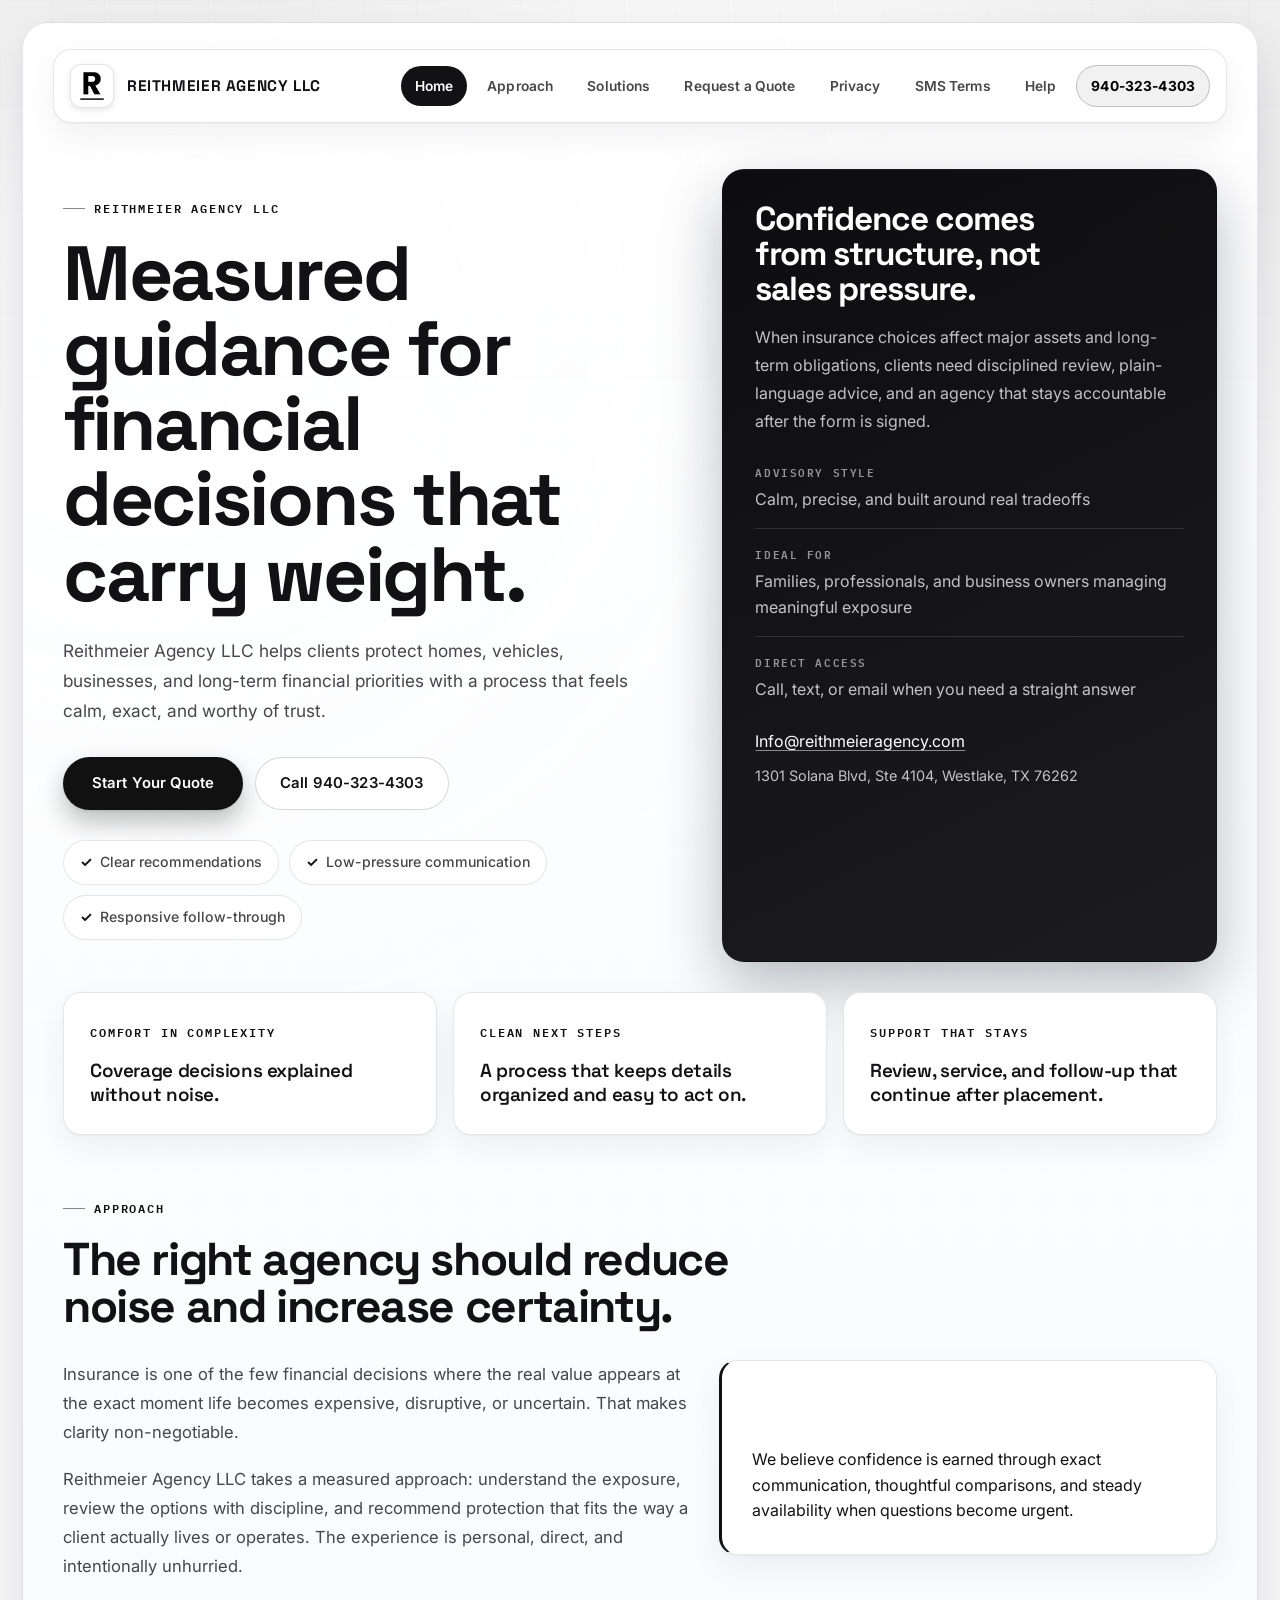
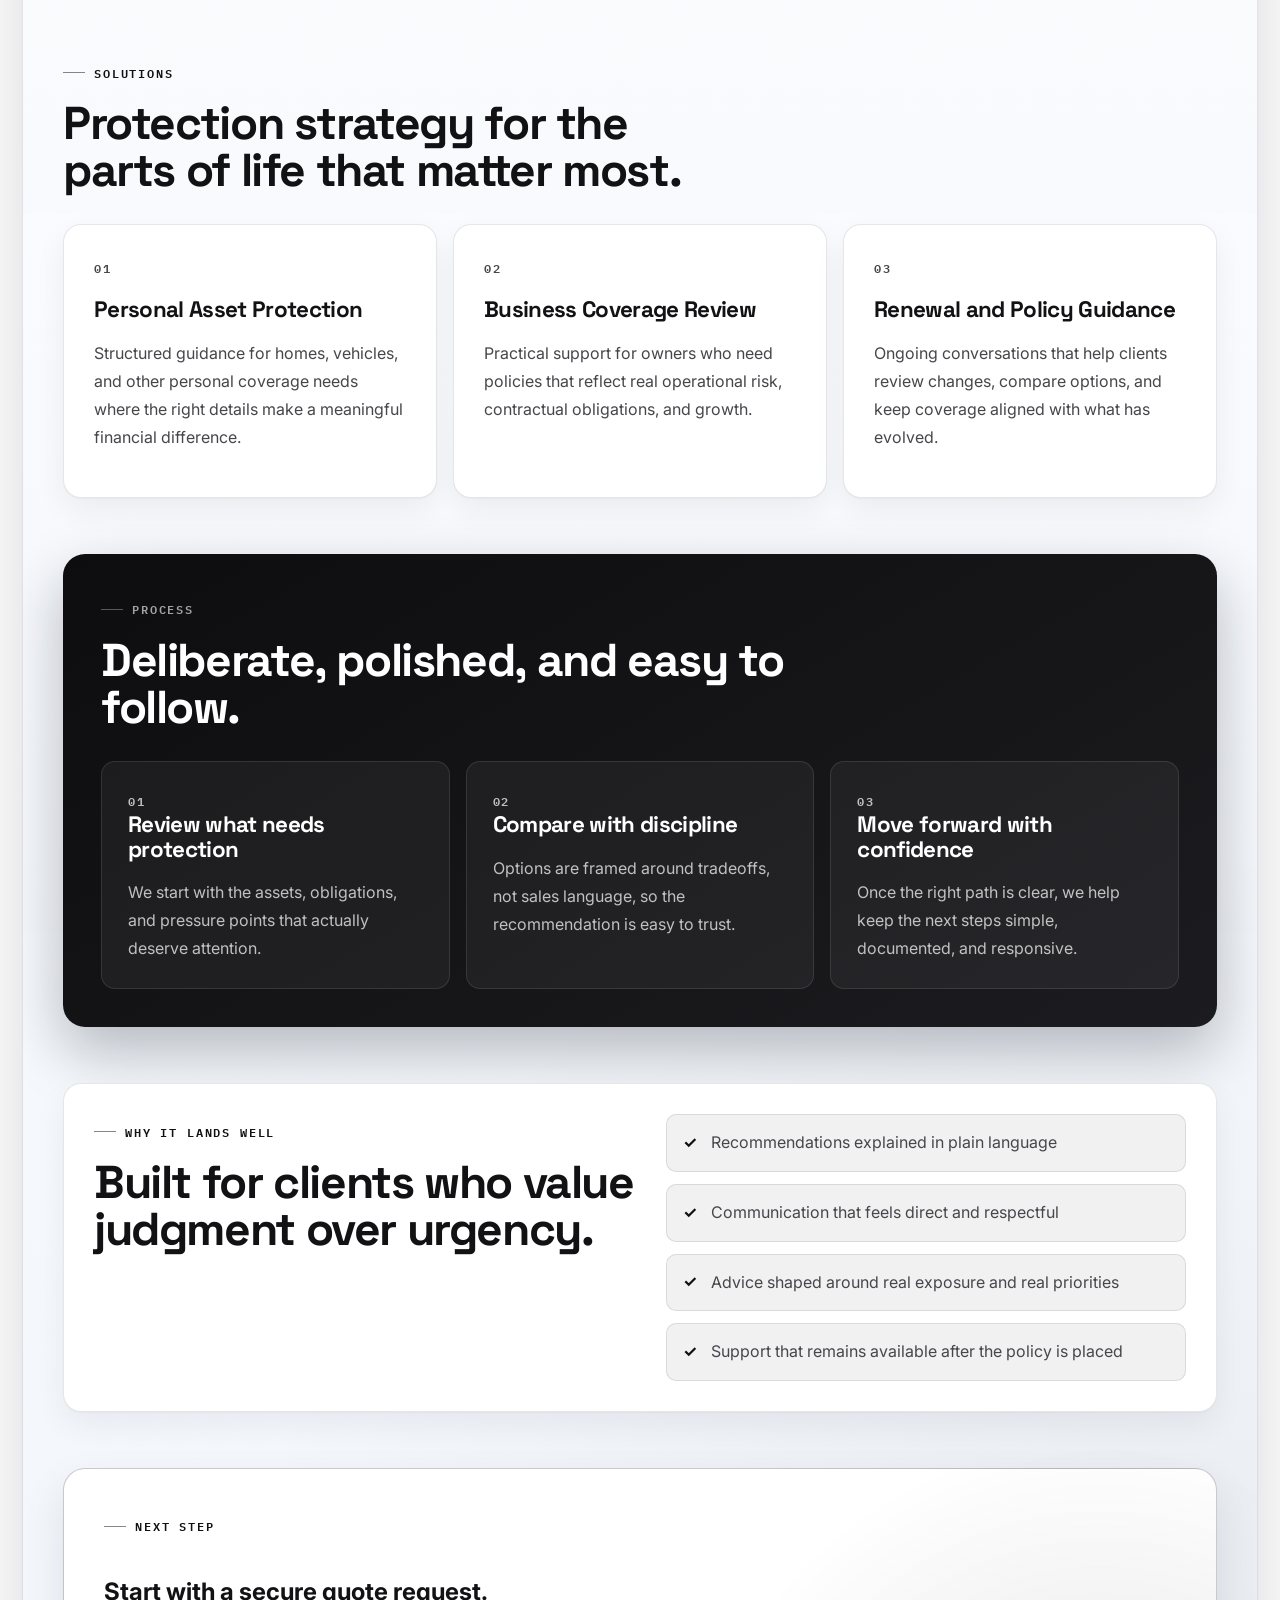
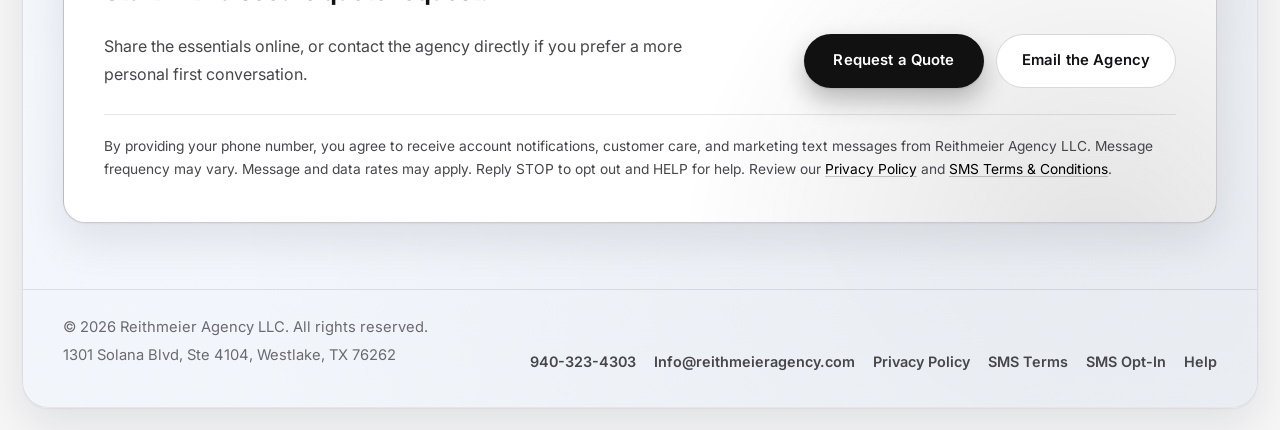
==== commit e69f3fa8: "Embed Referral Carrot quote form and add Westlake office address - quote.html: embed the live quote/" ====
--- a/index.html
+++ b/index.html
@@ -83,6 +83,7 @@
 
             <div class="card-contact">
               <a href="mailto:Info@reithmeieragency.com">Info@reithmeieragency.com</a>
+              <p class="card-address">1301 Solana Blvd, Ste 4104, Westlake, TX 76262</p>
             </div>
           </aside>
         </section>
@@ -240,6 +241,7 @@
       <footer class="site-footer">
         <div>
           <p>© <span id="year"></span> Reithmeier Agency LLC. All rights reserved.</p>
+          <p>1301 Solana Blvd, Ste 4104, Westlake, TX 76262</p>
         </div>
         <div class="footer-links">
           <a href="tel:+19403234303">940-323-4303</a>
--- a/styles.css
+++ b/styles.css
@@ -551,6 +551,12 @@
   margin-top: 26px;
 }
 
+.card-address {
+  margin: 8px 0 0;
+  color: rgba(255, 255, 255, 0.72);
+  font-size: 0.9rem;
+}
+
 .card-contact a {
   color: #fff;
   text-decoration-color: rgba(255, 255, 255, 0.5);
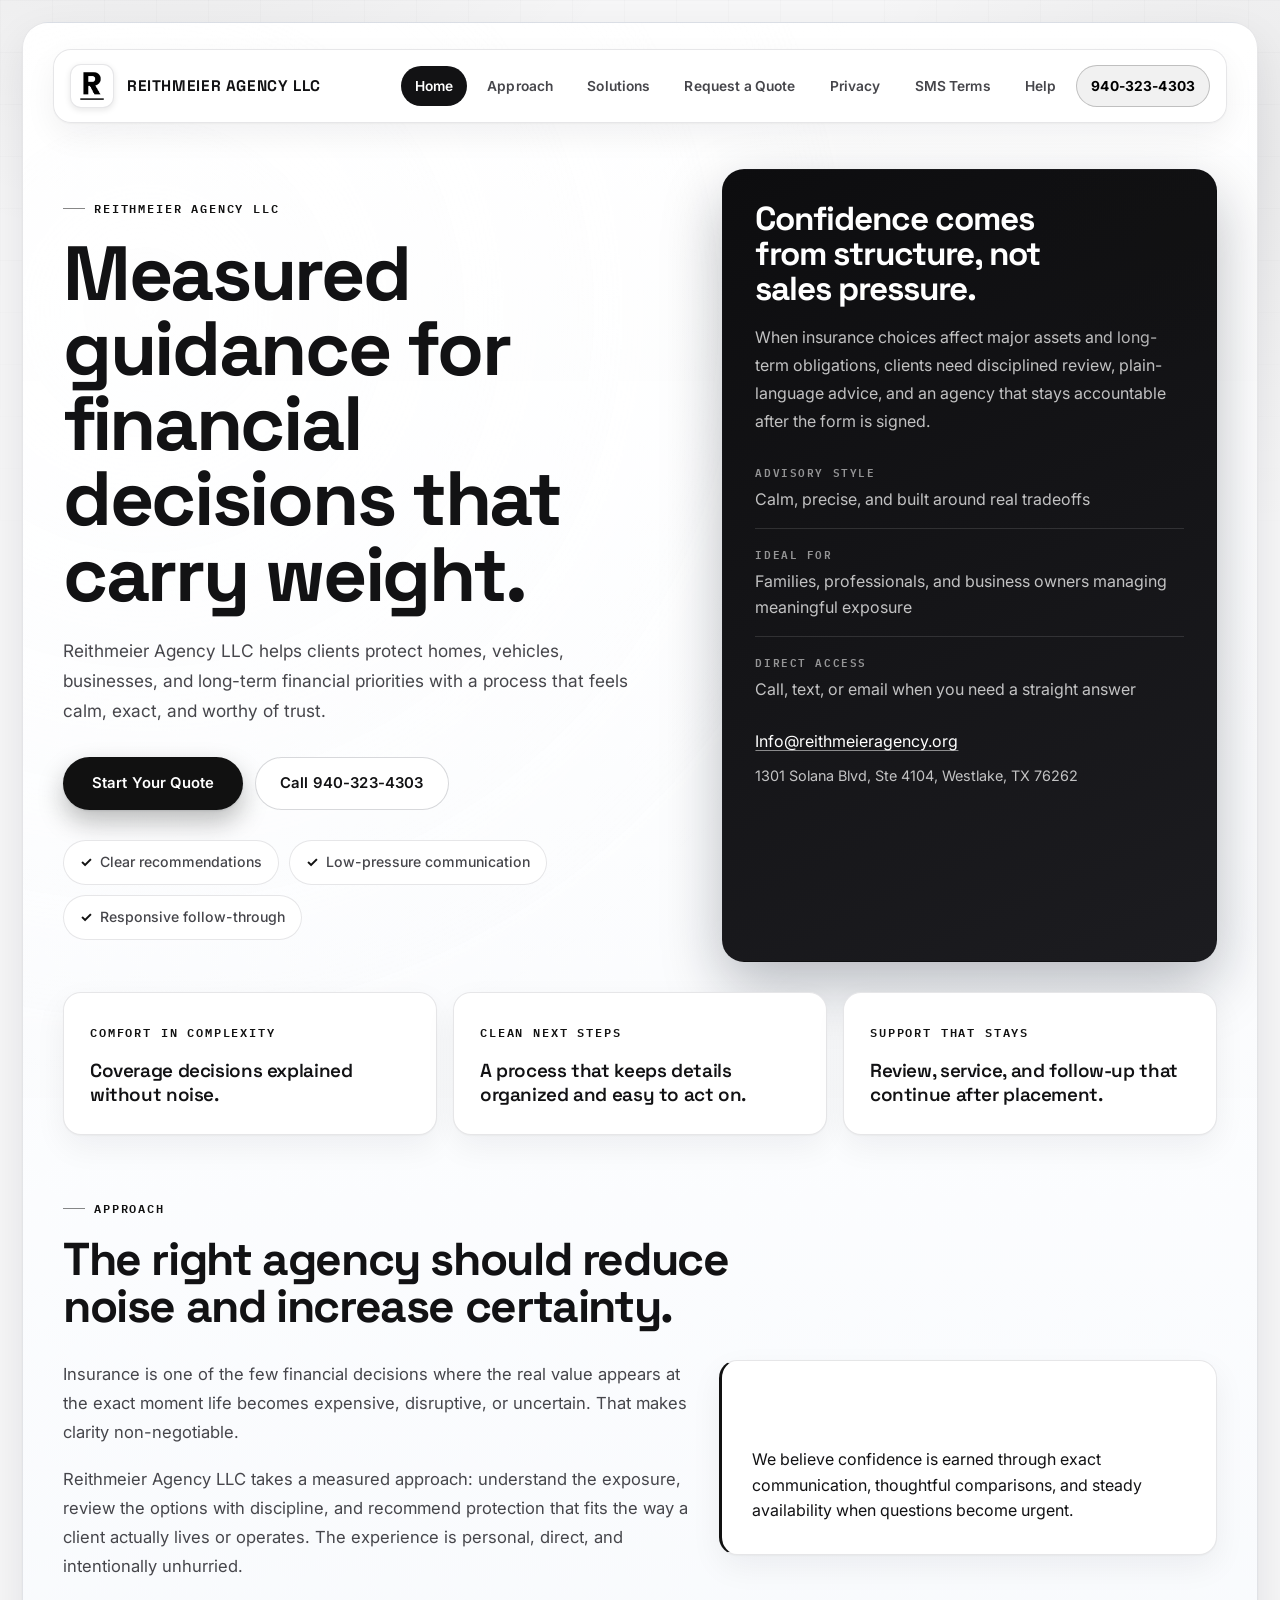
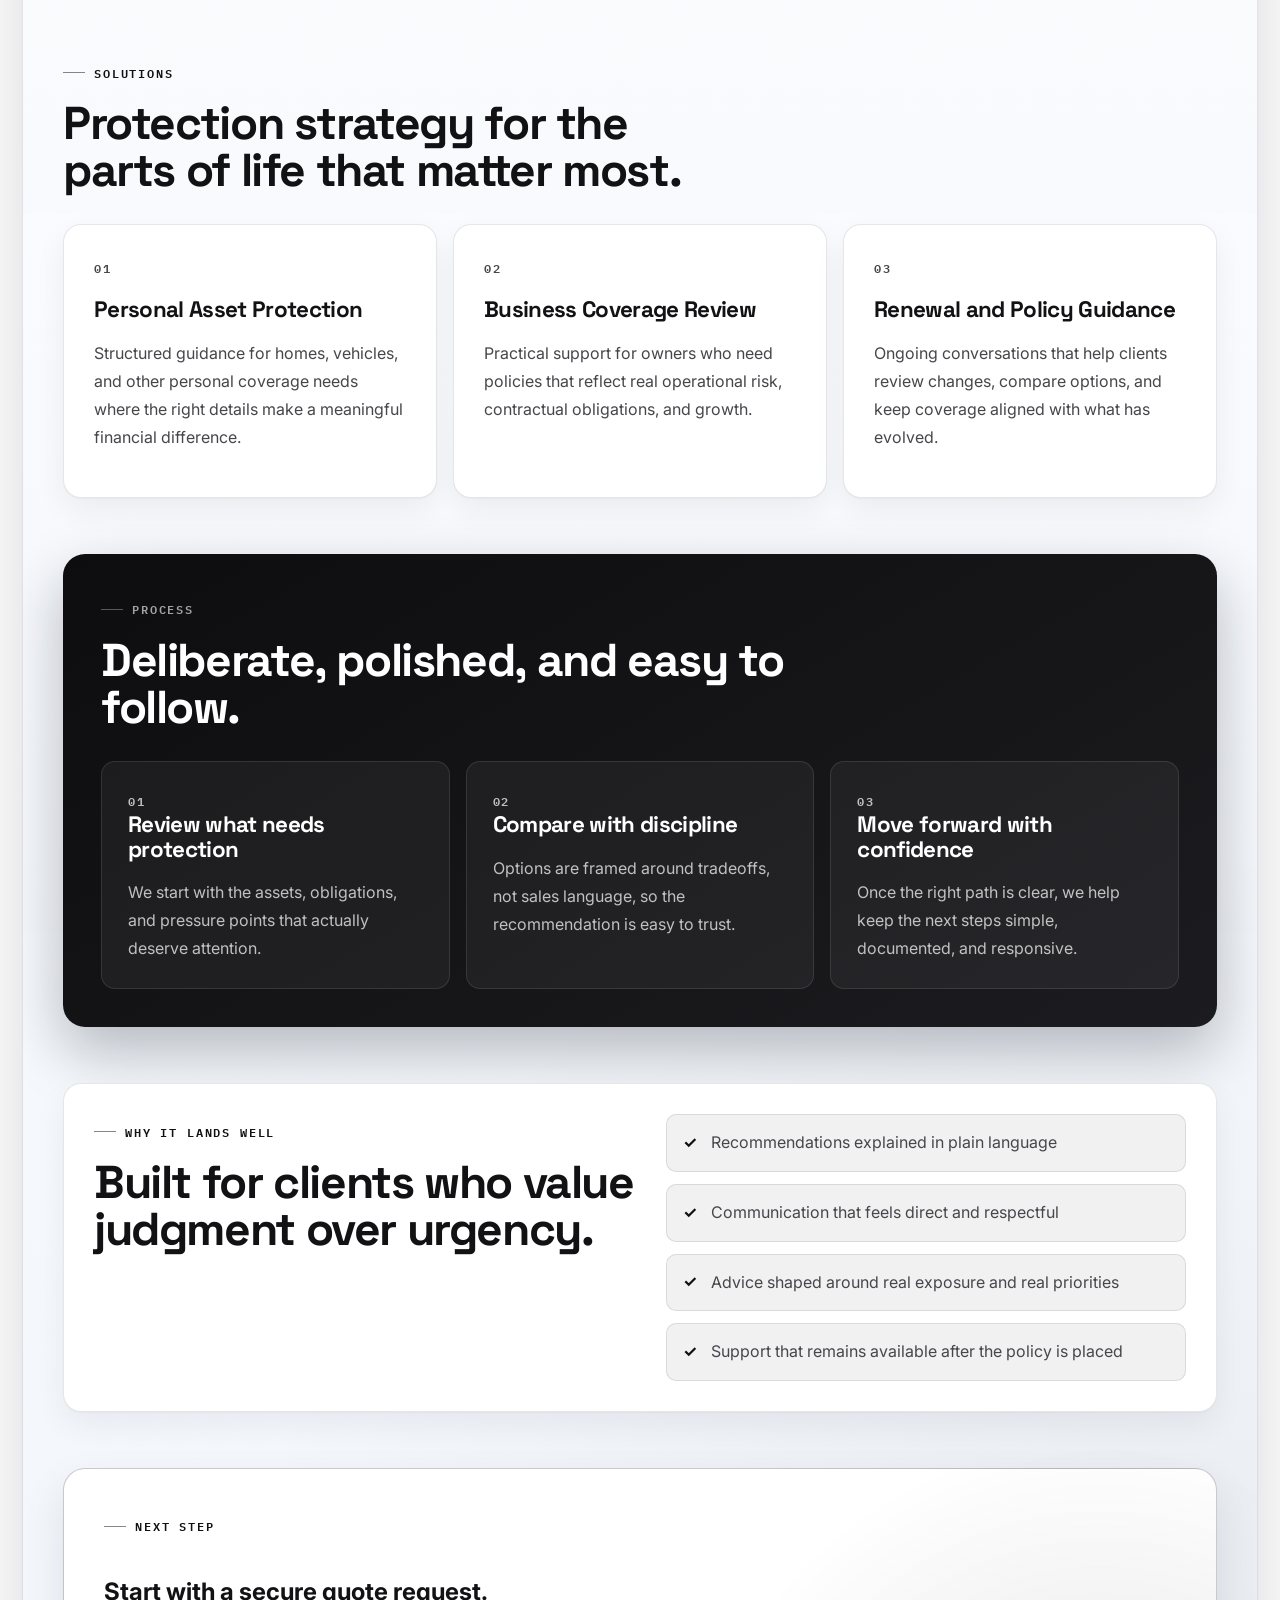
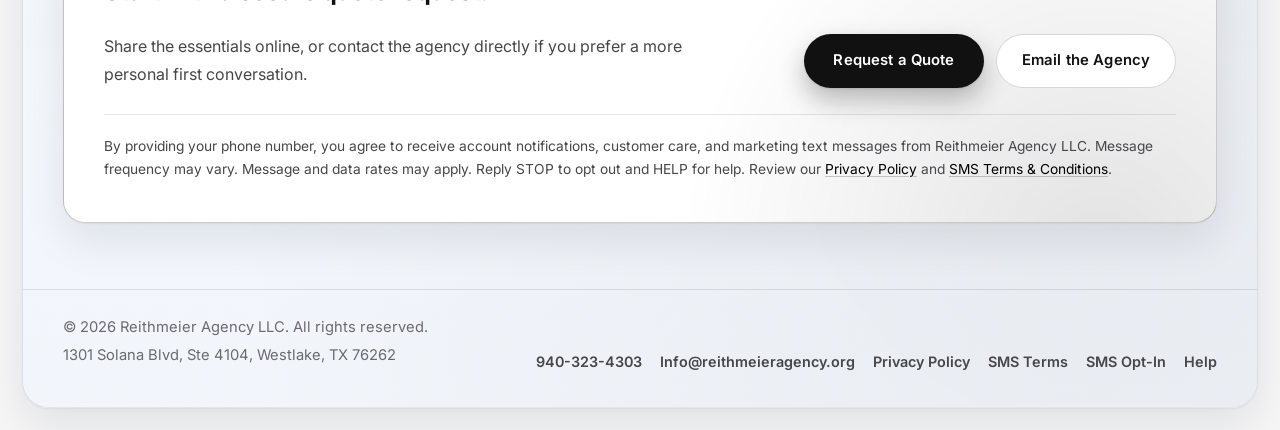
==== commit 678206fb: "Switch contact email to Info@reithmeieragency.org Match the new custom domain. Also refresh README t" ====
--- a/index.html
+++ b/index.html
@@ -82,7 +82,7 @@
             </ul>
 
             <div class="card-contact">
-              <a href="mailto:Info@reithmeieragency.com">Info@reithmeieragency.com</a>
+              <a href="mailto:Info@reithmeieragency.org">Info@reithmeieragency.org</a>
               <p class="card-address">1301 Solana Blvd, Ste 4104, Westlake, TX 76262</p>
             </div>
           </aside>
@@ -225,7 +225,7 @@
 
             <div class="hero-actions cta-actions">
               <a class="button-primary" href="quote.html">Request a Quote</a>
-              <a class="button-secondary" href="mailto:Info@reithmeieragency.com">Email the Agency</a>
+              <a class="button-secondary" href="mailto:Info@reithmeieragency.org">Email the Agency</a>
             </div>
 
             <p class="cta-note">
@@ -245,7 +245,7 @@
         </div>
         <div class="footer-links">
           <a href="tel:+19403234303">940-323-4303</a>
-          <a href="mailto:Info@reithmeieragency.com">Info@reithmeieragency.com</a>
+          <a href="mailto:Info@reithmeieragency.org">Info@reithmeieragency.org</a>
           <a href="privacy-policy.html">Privacy Policy</a>
           <a href="sms-terms.html">SMS Terms</a>
           <a href="sms-opt-in.html">SMS Opt-In</a>
